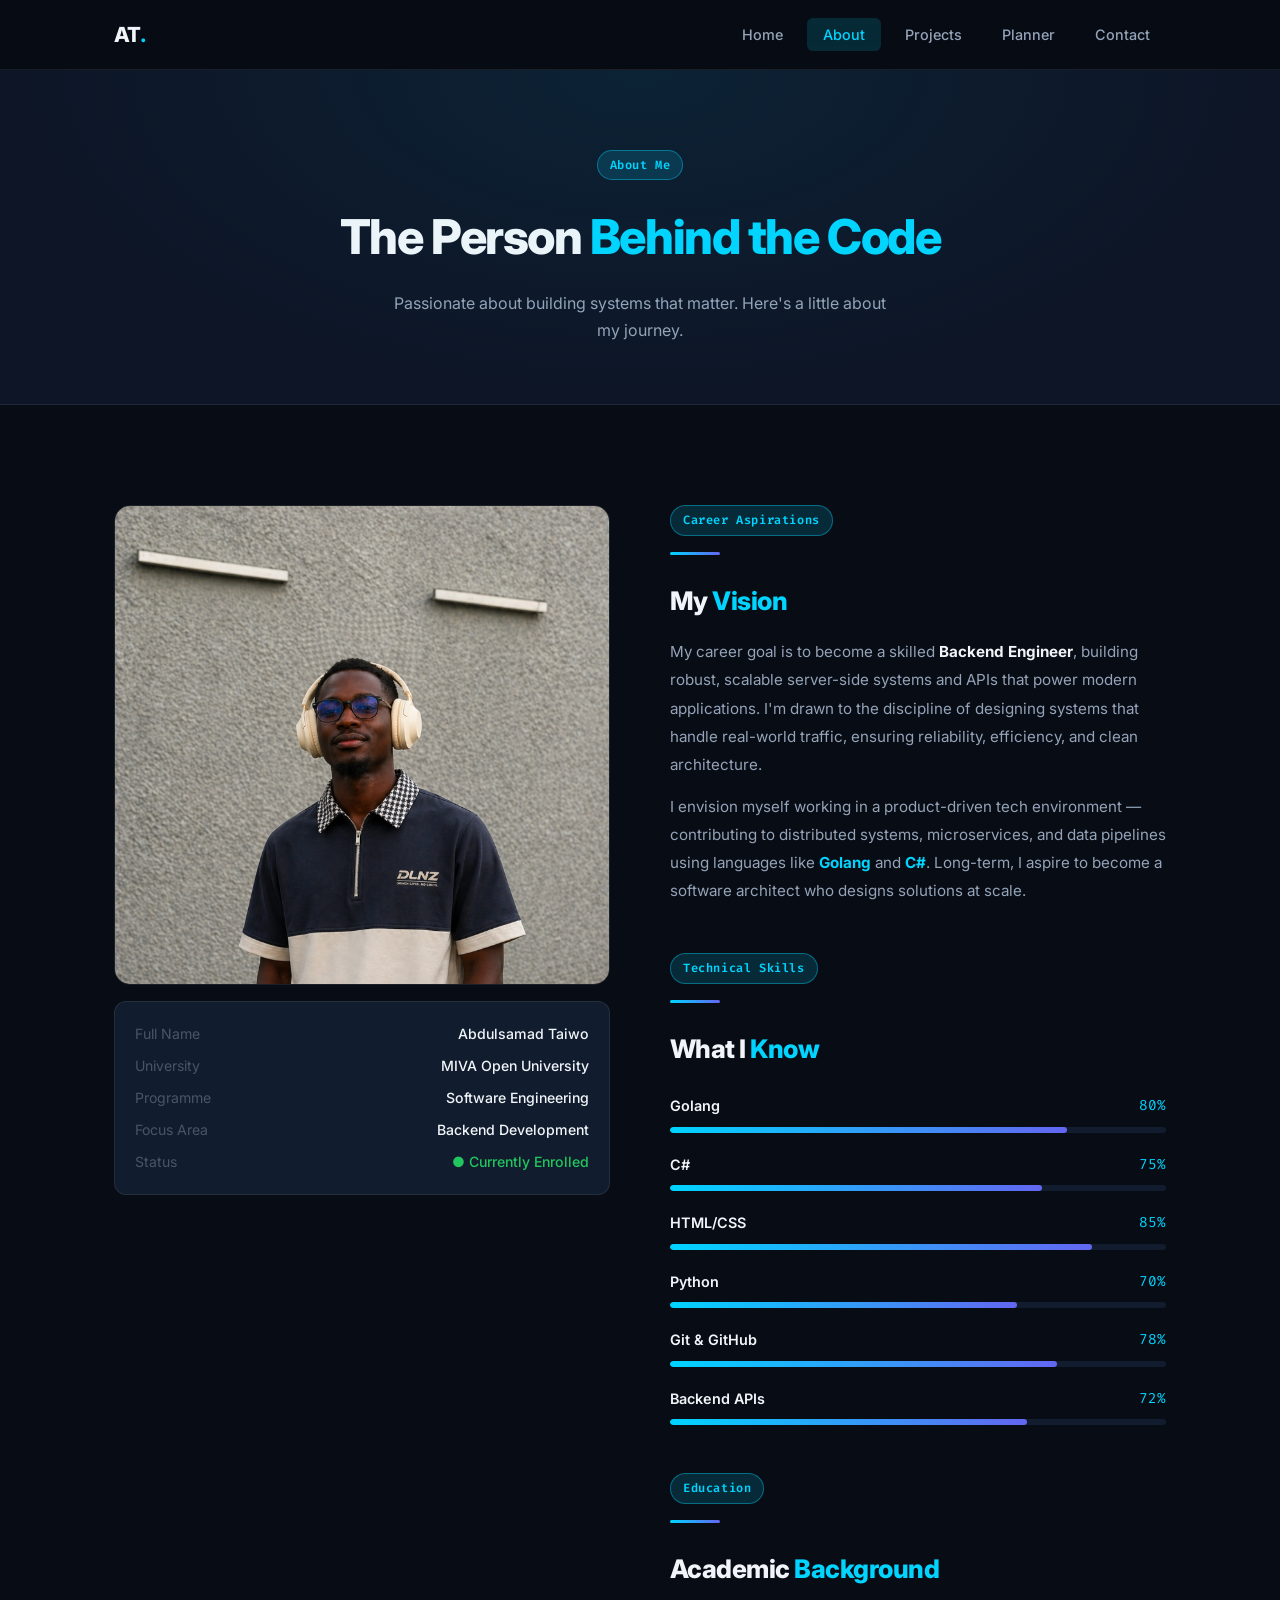
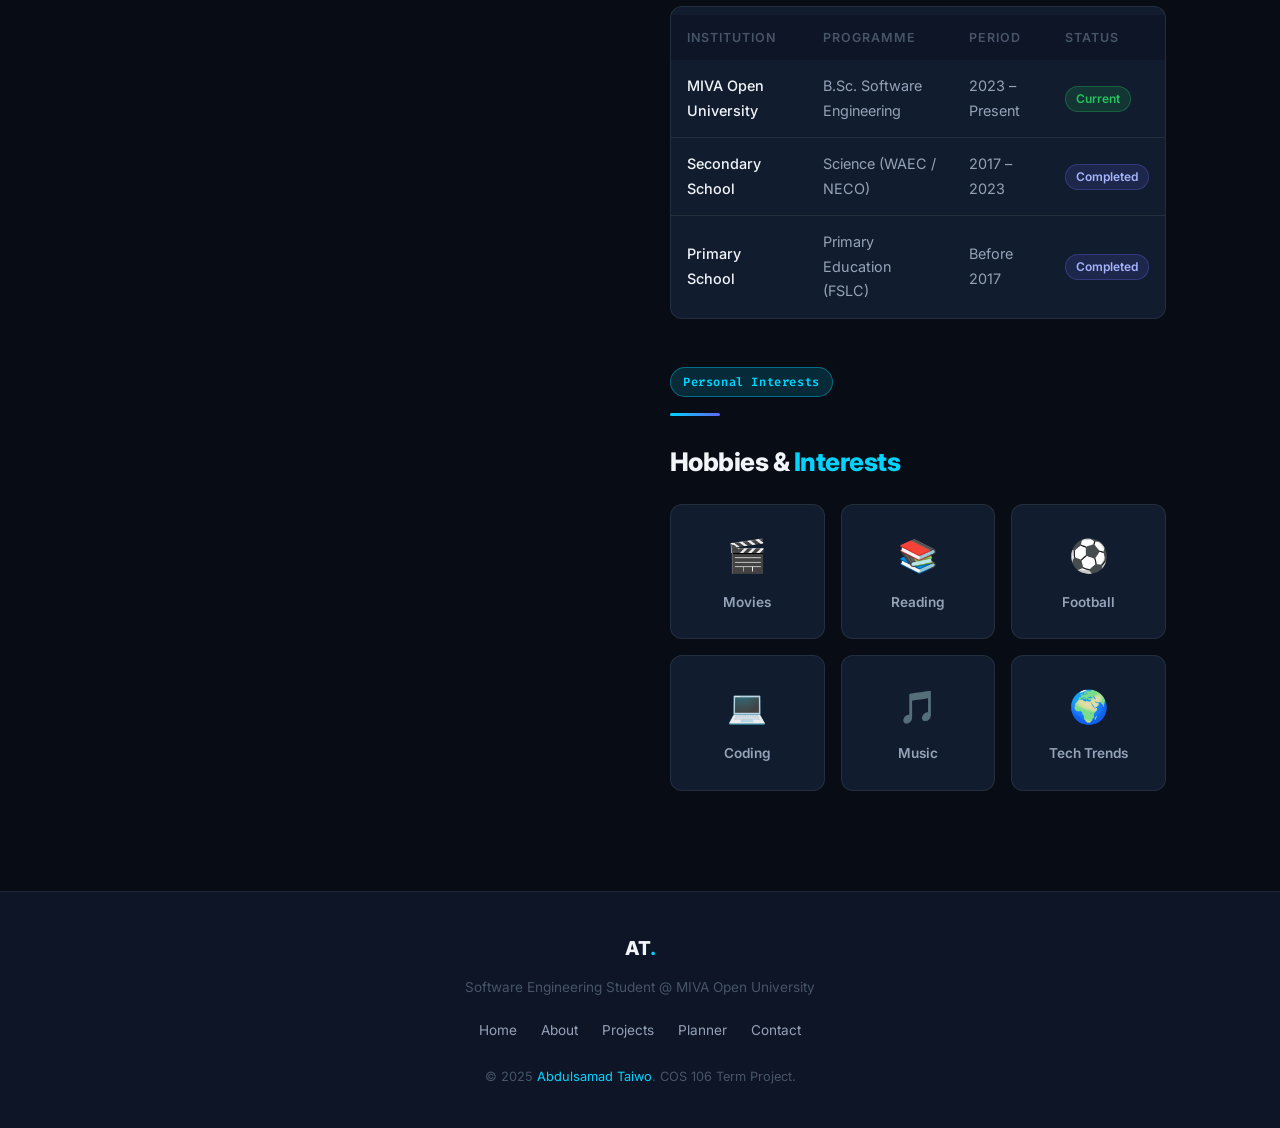
==== about.html @ 7b4a7f57 "Initial commit: COS 106 Term Project - Abdulsamad Taiwo Portfolio Website" ====
<!DOCTYPE html>
<html lang="en">
<head>
  <meta charset="UTF-8" />
  <meta name="viewport" content="width=device-width, initial-scale=1.0" />
  <title>About Me | Abdulsamad Taiwo</title>
  <meta name="description" content="Learn about Abdulsamad Taiwo's educational background, career aspirations, technical skills, and hobbies." />
  <link rel="stylesheet" href="css/style.css" />
</head>
<body>

  <!-- ===== NAVIGATION ===== -->
  <nav class="navbar" id="navbar">
    <div class="nav-container">
      <a href="index.html" class="nav-logo">AT<span>.</span></a>
      <ul class="nav-links" id="navLinks">
        <li><a href="index.html">Home</a></li>
        <li><a href="about.html" class="active">About</a></li>
        <li><a href="projects.html">Projects</a></li>
        <li><a href="planner.html">Planner</a></li>
        <li><a href="contact.html">Contact</a></li>
      </ul>
      <div class="nav-hamburger" id="hamburger" role="button" aria-label="Toggle menu" tabindex="0">
        <span></span><span></span><span></span>
      </div>
    </div>
  </nav>

  <div class="page-content">

    <!-- ===== PAGE HERO ===== -->
    <section class="page-hero">
      <div class="container">
        <span class="tag page-hero-tag">About Me</span>
        <h1>The Person <span style="color:var(--accent)">Behind the Code</span></h1>
        <p>Passionate about building systems that matter. Here's a little about my journey.</p>
      </div>
    </section>

    <!-- ===== MAIN ABOUT CONTENT ===== -->
    <section class="section">
      <div class="container">
        <div class="about-grid">

          <!-- LEFT: Photo + Quick Info -->
          <div class="about-photo-card fade-in-on-scroll">
            <img src="assets/images/profile.jpg" alt="Abdulsamad Taiwo" id="about-photo" />
            <div class="about-photo-overlay">
              <div class="about-info-row">
                <span class="label">Full Name</span>
                <span class="value">Abdulsamad Taiwo</span>
              </div>
              <div class="about-info-row">
                <span class="label">University</span>
                <span class="value">MIVA Open University</span>
              </div>
              <div class="about-info-row">
                <span class="label">Programme</span>
                <span class="value">Software Engineering</span>
              </div>
              <div class="about-info-row">
                <span class="label">Focus Area</span>
                <span class="value">Backend Development</span>
              </div>
              <div class="about-info-row">
                <span class="label">Status</span>
                <span class="value" style="color:var(--success)">● Currently Enrolled</span>
              </div>
            </div>
          </div>

          <!-- RIGHT: Content -->
          <div>

            <!-- Career Aspirations -->
            <div class="fade-in-on-scroll" style="margin-bottom:48px;">
              <div class="tag">Career Aspirations</div>
              <div class="accent-line"></div>
              <h2 class="section-title" style="font-size:1.6rem; margin-bottom:16px;">
                My <span>Vision</span>
              </h2>
              <p style="color:var(--text-secondary); line-height:1.85; margin-bottom:14px; font-size:0.95rem;">
                My career goal is to become a skilled <strong style="color:var(--text-primary)">Backend Engineer</strong>,
                building robust, scalable server-side systems and APIs that power modern applications.
                I'm drawn to the discipline of designing systems that handle real-world traffic, ensuring
                reliability, efficiency, and clean architecture.
              </p>
              <p style="color:var(--text-secondary); line-height:1.85; font-size:0.95rem;">
                I envision myself working in a product-driven tech environment — contributing to
                distributed systems, microservices, and data pipelines using languages like
                <strong style="color:var(--accent)">Golang</strong> and <strong style="color:var(--accent)">C#</strong>.
                Long-term, I aspire to become a software architect who designs solutions at scale.
              </p>
            </div>

            <!-- Technical Skills -->
            <div class="fade-in-on-scroll" style="margin-bottom:48px;">
              <div class="tag">Technical Skills</div>
              <div class="accent-line"></div>
              <h2 class="section-title" style="font-size:1.6rem; margin-bottom:24px;">
                What I <span>Know</span>
              </h2>
              <div class="skills-list" id="skillsContainer">
                <!-- Rendered by JS for animation -->
              </div>
            </div>

            <!-- Education -->
            <div class="fade-in-on-scroll" style="margin-bottom:48px;">
              <div class="tag">Education</div>
              <div class="accent-line"></div>
              <h2 class="section-title" style="font-size:1.6rem; margin-bottom:16px;">
                Academic <span>Background</span>
              </h2>
              <div style="background:var(--bg-card); border:1px solid var(--border); border-radius:12px; overflow:hidden;">
                <table class="edu-table">
                  <thead>
                    <tr>
                      <th>Institution</th>
                      <th>Programme</th>
                      <th>Period</th>
                      <th>Status</th>
                    </tr>
                  </thead>
                  <tbody>
                    <tr>
                      <td>MIVA Open University</td>
                      <td>B.Sc. Software Engineering</td>
                      <td>2023 – Present</td>
                      <td><span class="badge badge-current">Current</span></td>
                    </tr>
                    <tr>
                      <td>Secondary School</td>
                      <td>Science (WAEC / NECO)</td>
                      <td>2017 – 2023</td>
                      <td><span class="badge" style="background:rgba(99,102,241,0.15); color:#a5b4fc; border:1px solid rgba(99,102,241,0.3);">Completed</span></td>
                    </tr>
                    <tr>
                      <td>Primary School</td>
                      <td>Primary Education (FSLC)</td>
                      <td>Before 2017</td>
                      <td><span class="badge" style="background:rgba(99,102,241,0.15); color:#a5b4fc; border:1px solid rgba(99,102,241,0.3);">Completed</span></td>
                    </tr>
                  </tbody>
                </table>
              </div>
            </div>

            <!-- Hobbies -->
            <div class="fade-in-on-scroll">
              <div class="tag">Personal Interests</div>
              <div class="accent-line"></div>
              <h2 class="section-title" style="font-size:1.6rem; margin-bottom:20px;">
                Hobbies &amp; <span>Interests</span>
              </h2>
              <div class="hobbies-grid">
                <div class="hobby-card">
                  <div class="icon">🎬</div>
                  <div class="name">Movies</div>
                </div>
                <div class="hobby-card">
                  <div class="icon">📚</div>
                  <div class="name">Reading</div>
                </div>
                <div class="hobby-card">
                  <div class="icon">⚽</div>
                  <div class="name">Football</div>
                </div>
                <div class="hobby-card">
                  <div class="icon">💻</div>
                  <div class="name">Coding</div>
                </div>
                <div class="hobby-card">
                  <div class="icon">🎵</div>
                  <div class="name">Music</div>
                </div>
                <div class="hobby-card">
                  <div class="icon">🌍</div>
                  <div class="name">Tech Trends</div>
                </div>
              </div>
            </div>

          </div>
        </div>
      </div>
    </section>

  </div>

  <!-- ===== FOOTER ===== -->
  <footer class="footer">
    <div class="container">
      <div class="footer-logo">AT<span>.</span></div>
      <p class="footer-text">Software Engineering Student @ MIVA Open University</p>
      <nav class="footer-nav">
        <a href="index.html">Home</a>
        <a href="about.html">About</a>
        <a href="projects.html">Projects</a>
        <a href="planner.html">Planner</a>
        <a href="contact.html">Contact</a>
      </nav>
      <p class="footer-copy">&copy; 2025 <span>Abdulsamad Taiwo</span>. COS 106 Term Project.</p>
    </div>
  </footer>

  <script src="js/main.js"></script>
  <script>
    // Skills data array – rendered dynamically
    const skills = [
      { name: 'Golang',   pct: 80 },
      { name: 'C#',       pct: 75 },
      { name: 'HTML/CSS', pct: 85 },
      { name: 'Python',   pct: 70 },
      { name: 'Git & GitHub', pct: 78 },
      { name: 'Backend APIs', pct: 72 },
    ];

    function renderSkills() {
      const container = document.getElementById('skillsContainer');
      skills.forEach(function(skill) {
        const item = document.createElement('div');
        item.className = 'skill-item';
        item.innerHTML = `
          <div class="skill-header">
            <span class="name">${skill.name}</span>
            <span class="pct">${skill.pct}%</span>
          </div>
          <div class="skill-bar">
            <div class="skill-fill" data-width="${skill.pct}"></div>
          </div>
        `;
        container.appendChild(item);
      });
      animateBars();
    }

    function animateBars() {
      const observer = new IntersectionObserver(function(entries) {
        entries.forEach(function(entry) {
          if (entry.isIntersecting) {
            const fills = entry.target.querySelectorAll('.skill-fill');
            fills.forEach(function(fill) {
              setTimeout(function() {
                fill.style.width = fill.dataset.width + '%';
              }, 200);
            });
            observer.unobserve(entry.target);
          }
        });
      }, { threshold: 0.3 });

      const container = document.getElementById('skillsContainer');
      if (container) observer.observe(container);
    }

    renderSkills();
  </script>
</body>
</html>
---- css/style.css ----
/* ===================================================
   Abdulsamad Taiwo – Portfolio Website
   External Stylesheet | COS 106 Term Project
   =================================================== */

/* --- Google Fonts Import --- */
@import url('https://fonts.googleapis.com/css2?family=Inter:wght@300;400;500;600;700;800&family=Fira+Code:wght@400;500&display=swap');

/* ===================================================
   CSS CUSTOM PROPERTIES (Design Tokens)
   =================================================== */
:root {
  /* Background Colours */
  --bg-primary:    #080c14;
  --bg-secondary:  #0d1526;
  --bg-card:       #111d2e;
  --bg-card-hover: #162338;
  --bg-input:      #0d1526;

  /* Accent Colours */
  --accent:        #00d4ff;
  --accent-dim:    rgba(0, 212, 255, 0.15);
  --accent-2:      #6366f1;
  --accent-2-dim:  rgba(99, 102, 241, 0.15);
  --success:       #22c55e;
  --danger:        #ef4444;
  --warning:       #f59e0b;

  /* Text Colours */
  --text-primary:   #f1f5f9;
  --text-secondary: #94a3b8;
  --text-muted:     #475569;

  /* Border */
  --border:         rgba(255,255,255,0.08);
  --border-accent:  rgba(0, 212, 255, 0.4);

  /* Typography */
  --font-main:  'Inter', sans-serif;
  --font-code:  'Fira Code', monospace;

  /* Spacing */
  --nav-height: 70px;

  /* Transitions */
  --transition: 0.3s ease;
  --transition-slow: 0.6s ease;

  /* Shadows */
  --shadow-card:   0 4px 24px rgba(0,0,0,0.4);
  --shadow-accent: 0 0 30px rgba(0, 212, 255, 0.2);
  --glow:          0 0 20px rgba(0, 212, 255, 0.5);
}

/* ===================================================
   RESET & BASE
   =================================================== */
*, *::before, *::after { box-sizing: border-box; margin: 0; padding: 0; }

html { scroll-behavior: smooth; font-size: 16px; }

body {
  font-family: var(--font-main);
  background: var(--bg-primary);
  color: var(--text-primary);
  line-height: 1.7;
  overflow-x: hidden;
}

a { text-decoration: none; color: inherit; }
ul { list-style: none; }
img { max-width: 100%; display: block; }
button { font-family: var(--font-main); cursor: pointer; border: none; outline: none; }
input, textarea, select { font-family: var(--font-main); }

/* ===================================================
   SCROLLBAR
   =================================================== */
::-webkit-scrollbar { width: 6px; }
::-webkit-scrollbar-track { background: var(--bg-primary); }
::-webkit-scrollbar-thumb { background: var(--accent); border-radius: 3px; }

/* ===================================================
   UTILITY CLASSES
   =================================================== */
.container {
  max-width: 1100px;
  margin: 0 auto;
  padding: 0 24px;
}

.section {
  padding: 100px 0;
}

.section-title {
  font-size: clamp(1.8rem, 4vw, 2.4rem);
  font-weight: 800;
  margin-bottom: 12px;
  letter-spacing: -0.02em;
}

.section-title span {
  color: var(--accent);
}

.section-subtitle {
  color: var(--text-secondary);
  font-size: 1rem;
  margin-bottom: 56px;
}

.accent-line {
  width: 50px;
  height: 3px;
  background: linear-gradient(90deg, var(--accent), var(--accent-2));
  border-radius: 2px;
  margin: 16px 0 24px 0;
}

.tag {
  display: inline-block;
  padding: 4px 12px;
  background: var(--accent-dim);
  color: var(--accent);
  border: 1px solid var(--border-accent);
  border-radius: 100px;
  font-size: 0.75rem;
  font-weight: 600;
  font-family: var(--font-code);
  letter-spacing: 0.05em;
}

.tag.purple {
  background: var(--accent-2-dim);
  color: #a5b4fc;
  border-color: rgba(99,102,241,0.4);
}

.btn {
  display: inline-flex;
  align-items: center;
  gap: 8px;
  padding: 12px 28px;
  border-radius: 8px;
  font-weight: 600;
  font-size: 0.9rem;
  transition: all var(--transition);
  cursor: pointer;
}

.btn-primary {
  background: linear-gradient(135deg, var(--accent), var(--accent-2));
  color: #fff;
  box-shadow: 0 4px 20px rgba(0,212,255,0.3);
}

.btn-primary:hover {
  transform: translateY(-2px);
  box-shadow: 0 8px 30px rgba(0,212,255,0.45);
}

.btn-outline {
  background: transparent;
  color: var(--accent);
  border: 1px solid var(--border-accent);
}

.btn-outline:hover {
  background: var(--accent-dim);
  transform: translateY(-2px);
}

/* ===================================================
   NAVIGATION
   =================================================== */
.navbar {
  position: fixed;
  top: 0;
  left: 0;
  width: 100%;
  height: var(--nav-height);
  background: rgba(8, 12, 20, 0.85);
  backdrop-filter: blur(20px);
  -webkit-backdrop-filter: blur(20px);
  border-bottom: 1px solid var(--border);
  z-index: 1000;
  transition: all var(--transition);
}

.navbar.scrolled {
  box-shadow: 0 4px 30px rgba(0,0,0,0.5);
}

.nav-container {
  max-width: 1100px;
  margin: 0 auto;
  padding: 0 24px;
  height: 100%;
  display: flex;
  align-items: center;
  justify-content: space-between;
}

.nav-logo {
  font-size: 1.3rem;
  font-weight: 800;
  letter-spacing: -0.03em;
  color: var(--text-primary);
}

.nav-logo span {
  color: var(--accent);
}

.nav-links {
  display: flex;
  align-items: center;
  gap: 8px;
}

.nav-links a {
  padding: 8px 16px;
  border-radius: 6px;
  font-size: 0.9rem;
  font-weight: 500;
  color: var(--text-secondary);
  transition: all var(--transition);
  position: relative;
}

.nav-links a:hover,
.nav-links a.active {
  color: var(--accent);
  background: var(--accent-dim);
}

.nav-hamburger {
  display: none;
  flex-direction: column;
  gap: 5px;
  cursor: pointer;
  padding: 8px;
  border-radius: 6px;
  transition: background var(--transition);
}

.nav-hamburger:hover { background: var(--accent-dim); }

.nav-hamburger span {
  display: block;
  width: 22px;
  height: 2px;
  background: var(--text-primary);
  border-radius: 2px;
  transition: all var(--transition);
}

.nav-hamburger.open span:nth-child(1) { transform: translateY(7px) rotate(45deg); }
.nav-hamburger.open span:nth-child(2) { opacity: 0; }
.nav-hamburger.open span:nth-child(3) { transform: translateY(-7px) rotate(-45deg); }

/* ===================================================
   PAGE WRAPPER
   =================================================== */
.page-content {
  margin-top: var(--nav-height);
}

/* ===================================================
   HERO SECTION (Homepage)
   =================================================== */
.hero {
  min-height: calc(100vh - var(--nav-height));
  display: flex;
  align-items: center;
  position: relative;
  overflow: hidden;
}

.hero::before {
  content: '';
  position: absolute;
  top: -200px;
  right: -200px;
  width: 600px;
  height: 600px;
  background: radial-gradient(circle, rgba(0,212,255,0.08) 0%, transparent 70%);
  pointer-events: none;
}

.hero::after {
  content: '';
  position: absolute;
  bottom: -200px;
  left: -100px;
  width: 500px;
  height: 500px;
  background: radial-gradient(circle, rgba(99,102,241,0.07) 0%, transparent 70%);
  pointer-events: none;
}

.hero-grid {
  display: grid;
  grid-template-columns: 1fr 1fr;
  gap: 60px;
  align-items: center;
  width: 100%;
}

.hero-content { animation: fadeInLeft 0.8s ease forwards; }

.hero-eyebrow {
  display: inline-flex;
  align-items: center;
  gap: 8px;
  margin-bottom: 20px;
  font-size: 0.85rem;
  color: var(--accent);
  font-family: var(--font-code);
}

.hero-eyebrow::before {
  content: '';
  display: block;
  width: 30px;
  height: 1px;
  background: var(--accent);
}

.hero-name {
  font-size: clamp(2.4rem, 5vw, 3.6rem);
  font-weight: 800;
  line-height: 1.1;
  letter-spacing: -0.03em;
  margin-bottom: 12px;
}

.hero-name .highlight {
  background: linear-gradient(135deg, var(--accent), var(--accent-2));
  -webkit-background-clip: text;
  -webkit-text-fill-color: transparent;
  background-clip: text;
}

.hero-role {
  font-size: 1.2rem;
  color: var(--text-secondary);
  margin-bottom: 24px;
  font-weight: 400;
}

.hero-bio {
  color: var(--text-secondary);
  font-size: 0.97rem;
  max-width: 460px;
  margin-bottom: 36px;
  line-height: 1.8;
}

.hero-actions {
  display: flex;
  gap: 16px;
  flex-wrap: wrap;
}

.hero-image-wrapper {
  display: flex;
  justify-content: center;
  animation: fadeInRight 0.8s ease forwards;
}

.hero-photo-ring {
  position: relative;
  width: 320px;
  height: 320px;
}

.hero-photo-ring::before {
  content: '';
  position: absolute;
  inset: -4px;
  border-radius: 50%;
  background: linear-gradient(135deg, var(--accent), var(--accent-2), transparent, var(--accent));
  animation: spin 6s linear infinite;
  z-index: 0;
}

.hero-photo-ring img {
  width: 312px;
  height: 312px;
  border-radius: 50%;
  object-fit: cover;
  object-position: top center;
  position: relative;
  z-index: 1;
  border: 4px solid var(--bg-primary);
}

.hero-photo-ring .ring-inner {
  position: absolute;
  inset: 8px;
  border-radius: 50%;
  border: 1px solid rgba(0,212,255,0.2);
  z-index: 2;
  pointer-events: none;
}

.hero-stats {
  display: flex;
  gap: 32px;
  margin-top: 48px;
  padding-top: 32px;
  border-top: 1px solid var(--border);
}

.hero-stat-num {
  font-size: 1.8rem;
  font-weight: 800;
  color: var(--accent);
  display: block;
  line-height: 1;
  margin-bottom: 4px;
}

.hero-stat-label {
  font-size: 0.8rem;
  color: var(--text-muted);
  text-transform: uppercase;
  letter-spacing: 0.1em;
}

/* ===================================================
   SKILL BADGES (Homepage)
   =================================================== */
.skills-preview {
  padding: 80px 0;
  background: var(--bg-secondary);
  border-top: 1px solid var(--border);
  border-bottom: 1px solid var(--border);
}

.skills-scroll {
  display: flex;
  gap: 16px;
  flex-wrap: wrap;
  justify-content: center;
}

.skill-badge {
  display: flex;
  align-items: center;
  gap: 10px;
  padding: 12px 20px;
  background: var(--bg-card);
  border: 1px solid var(--border);
  border-radius: 10px;
  font-size: 0.9rem;
  font-weight: 600;
  transition: all var(--transition);
  color: var(--text-secondary);
}

.skill-badge:hover {
  border-color: var(--border-accent);
  color: var(--accent);
  background: var(--accent-dim);
  transform: translateY(-3px);
  box-shadow: var(--shadow-accent);
}

.skill-badge .icon {
  font-size: 1.3rem;
}

/* ===================================================
   PAGE HERO (inner pages)
   =================================================== */
.page-hero {
  padding: 80px 0 60px;
  background: var(--bg-secondary);
  border-bottom: 1px solid var(--border);
  text-align: center;
  position: relative;
  overflow: hidden;
}

.page-hero::before {
  content: '';
  position: absolute;
  top: 0; left: 0; right: 0; bottom: 0;
  background: radial-gradient(ellipse at 50% 0%, rgba(0,212,255,0.07) 0%, transparent 70%);
  pointer-events: none;
}

.page-hero-tag {
  display: inline-block;
  margin-bottom: 16px;
}

.page-hero h1 {
  font-size: clamp(2rem, 4vw, 3rem);
  font-weight: 800;
  letter-spacing: -0.03em;
}

.page-hero p {
  color: var(--text-secondary);
  margin-top: 12px;
  font-size: 1rem;
  max-width: 500px;
  margin-left: auto;
  margin-right: auto;
}

/* ===================================================
   ABOUT PAGE
   =================================================== */
.about-grid {
  display: grid;
  grid-template-columns: 1fr 1fr;
  gap: 60px;
  align-items: start;
}

.about-photo-card {
  position: sticky;
  top: 100px;
}

.about-photo-card img {
  width: 100%;
  border-radius: 16px;
  object-fit: cover;
  object-position: top center;
  max-height: 480px;
  border: 1px solid var(--border);
}

.about-photo-overlay {
  margin-top: 16px;
  padding: 20px;
  background: var(--bg-card);
  border: 1px solid var(--border);
  border-radius: 12px;
  display: flex;
  flex-direction: column;
  gap: 8px;
}

.about-info-row {
  display: flex;
  justify-content: space-between;
  font-size: 0.88rem;
}

.about-info-row .label { color: var(--text-muted); }
.about-info-row .value { color: var(--text-primary); font-weight: 500; }

/* Skills Progress Bars */
.skills-list { display: flex; flex-direction: column; gap: 20px; }

.skill-item {}

.skill-header {
  display: flex;
  justify-content: space-between;
  margin-bottom: 8px;
  font-size: 0.9rem;
}

.skill-header .name { font-weight: 600; }
.skill-header .pct { color: var(--accent); font-family: var(--font-code); }

.skill-bar {
  height: 6px;
  background: var(--bg-card);
  border-radius: 100px;
  overflow: hidden;
}

.skill-fill {
  height: 100%;
  background: linear-gradient(90deg, var(--accent), var(--accent-2));
  border-radius: 100px;
  width: 0;
  transition: width 1.2s cubic-bezier(0.4, 0, 0.2, 1);
}

/* Education Table */
.edu-table {
  width: 100%;
  border-collapse: collapse;
  margin-top: 8px;
  font-size: 0.9rem;
}

.edu-table th {
  text-align: left;
  padding: 12px 16px;
  background: var(--bg-secondary);
  color: var(--text-muted);
  font-size: 0.78rem;
  text-transform: uppercase;
  letter-spacing: 0.08em;
  font-weight: 600;
}

.edu-table td {
  padding: 14px 16px;
  border-bottom: 1px solid var(--border);
  color: var(--text-secondary);
}

.edu-table tr:last-child td { border-bottom: none; }

.edu-table td:first-child { color: var(--text-primary); font-weight: 500; }

.edu-table td .badge {
  display: inline-block;
  padding: 2px 10px;
  border-radius: 100px;
  font-size: 0.75rem;
  font-weight: 600;
}

.badge-current {
  background: rgba(34,197,94,0.15);
  color: var(--success);
  border: 1px solid rgba(34,197,94,0.3);
}

/* Hobbies Grid */
.hobbies-grid {
  display: grid;
  grid-template-columns: repeat(3, 1fr);
  gap: 16px;
  margin-top: 8px;
}

.hobby-card {
  background: var(--bg-card);
  border: 1px solid var(--border);
  border-radius: 12px;
  padding: 24px 16px;
  text-align: center;
  transition: all var(--transition);
}

.hobby-card:hover {
  border-color: var(--border-accent);
  background: var(--accent-dim);
  transform: translateY(-4px);
}

.hobby-card .icon { font-size: 2rem; margin-bottom: 8px; }
.hobby-card .name { font-size: 0.85rem; font-weight: 600; color: var(--text-secondary); }

/* ===================================================
   PROJECTS PAGE
   =================================================== */
.projects-grid {
  display: grid;
  grid-template-columns: repeat(auto-fit, minmax(320px, 1fr));
  gap: 28px;
}

.project-card {
  background: var(--bg-card);
  border: 1px solid var(--border);
  border-radius: 16px;
  overflow: hidden;
  transition: all var(--transition);
  display: flex;
  flex-direction: column;
}

.project-card:hover {
  border-color: var(--border-accent);
  transform: translateY(-6px);
  box-shadow: var(--shadow-accent);
}

.project-img {
  width: 100%;
  height: 200px;
  object-fit: cover;
  transition: transform var(--transition-slow);
}

.project-card:hover .project-img { transform: scale(1.04); }

.project-body {
  padding: 24px;
  flex: 1;
  display: flex;
  flex-direction: column;
}

.project-tags { display: flex; gap: 8px; flex-wrap: wrap; margin-bottom: 14px; }

.project-title {
  font-size: 1.1rem;
  font-weight: 700;
  margin-bottom: 10px;
  letter-spacing: -0.01em;
}

.project-desc {
  color: var(--text-secondary);
  font-size: 0.88rem;
  line-height: 1.7;
  flex: 1;
  margin-bottom: 20px;
}

.project-links {
  display: flex;
  gap: 12px;
  margin-top: auto;
}

.project-link {
  display: inline-flex;
  align-items: center;
  gap: 6px;
  font-size: 0.82rem;
  font-weight: 600;
  color: var(--accent);
  transition: color var(--transition);
  padding: 6px 0;
}

.project-link:hover { color: #fff; }
.project-link svg { width: 14px; height: 14px; }

/* ===================================================
   PLANNER PAGE
   =================================================== */
.planner-layout {
  display: grid;
  grid-template-columns: 380px 1fr;
  gap: 32px;
  align-items: start;
}

.planner-form-card,
.planner-list-card {
  background: var(--bg-card);
  border: 1px solid var(--border);
  border-radius: 16px;
  padding: 28px;
}

.planner-form-card { position: sticky; top: 96px; }

.card-title {
  font-size: 1rem;
  font-weight: 700;
  margin-bottom: 20px;
  display: flex;
  align-items: center;
  gap: 8px;
}

.card-title .dot {
  width: 8px; height: 8px;
  border-radius: 50%;
  background: var(--accent);
  box-shadow: 0 0 8px var(--accent);
}

/* Form Elements */
.form-group { margin-bottom: 16px; }

.form-group label {
  display: block;
  font-size: 0.82rem;
  font-weight: 600;
  color: var(--text-secondary);
  margin-bottom: 6px;
  text-transform: uppercase;
  letter-spacing: 0.06em;
}

.form-group input,
.form-group select,
.form-group textarea {
  width: 100%;
  padding: 12px 14px;
  background: var(--bg-input);
  border: 1px solid var(--border);
  border-radius: 8px;
  color: var(--text-primary);
  font-size: 0.9rem;
  transition: border-color var(--transition), box-shadow var(--transition);
  outline: none;
}

.form-group input:focus,
.form-group select:focus,
.form-group textarea:focus {
  border-color: var(--accent);
  box-shadow: 0 0 0 3px rgba(0,212,255,0.1);
}

.form-group select { appearance: none; cursor: pointer; }

.form-group textarea { resize: vertical; min-height: 80px; }

.form-error {
  color: var(--danger);
  font-size: 0.78rem;
  margin-top: 4px;
  display: none;
}

.form-error.visible { display: block; }

.btn-add-task {
  width: 100%;
  padding: 13px;
  background: linear-gradient(135deg, var(--accent), var(--accent-2));
  color: #fff;
  font-weight: 700;
  font-size: 0.9rem;
  border-radius: 8px;
  transition: all var(--transition);
  display: flex;
  align-items: center;
  justify-content: center;
  gap: 8px;
}

.btn-add-task:hover {
  transform: translateY(-2px);
  box-shadow: 0 8px 24px rgba(0,212,255,0.3);
}

/* Task Filters */
.task-filters {
  display: flex;
  gap: 8px;
  margin-bottom: 20px;
  flex-wrap: wrap;
}

.filter-btn {
  padding: 7px 18px;
  border-radius: 100px;
  font-size: 0.82rem;
  font-weight: 600;
  background: transparent;
  color: var(--text-secondary);
  border: 1px solid var(--border);
  cursor: pointer;
  transition: all var(--transition);
}

.filter-btn:hover,
.filter-btn.active {
  background: var(--accent-dim);
  color: var(--accent);
  border-color: var(--border-accent);
}

/* Task Items */
.task-list { display: flex; flex-direction: column; gap: 12px; }

.task-item {
  background: var(--bg-secondary);
  border: 1px solid var(--border);
  border-radius: 12px;
  padding: 16px 18px;
  display: flex;
  align-items: flex-start;
  gap: 14px;
  transition: all var(--transition);
  animation: slideInUp 0.3s ease forwards;
}

.task-item.completed {
  opacity: 0.6;
  border-color: var(--border);
}

.task-item.completed .task-title {
  text-decoration: line-through;
  color: var(--text-muted);
}

.task-checkbox {
  width: 20px;
  height: 20px;
  border-radius: 6px;
  border: 2px solid var(--border-accent);
  background: transparent;
  cursor: pointer;
  flex-shrink: 0;
  display: flex;
  align-items: center;
  justify-content: center;
  transition: all var(--transition);
  margin-top: 2px;
}

.task-checkbox.checked {
  background: var(--success);
  border-color: var(--success);
}

.task-checkbox.checked::after {
  content: '✓';
  color: #fff;
  font-size: 0.75rem;
  font-weight: 700;
}

.task-body { flex: 1; min-width: 0; }

.task-title {
  font-weight: 600;
  font-size: 0.92rem;
  margin-bottom: 4px;
}

.task-meta {
  display: flex;
  gap: 10px;
  align-items: center;
  flex-wrap: wrap;
}

.task-due {
  font-size: 0.78rem;
  color: var(--text-muted);
  display: flex;
  align-items: center;
  gap: 4px;
}

.priority-badge {
  font-size: 0.72rem;
  font-weight: 700;
  padding: 2px 8px;
  border-radius: 100px;
  text-transform: uppercase;
  letter-spacing: 0.06em;
}

.priority-high   { background: rgba(239,68,68,0.15); color: #f87171; border: 1px solid rgba(239,68,68,0.3); }
.priority-medium { background: rgba(245,158,11,0.15); color: #fbbf24; border: 1px solid rgba(245,158,11,0.3); }
.priority-low    { background: rgba(34,197,94,0.15);  color: #4ade80; border: 1px solid rgba(34,197,94,0.3); }

.task-delete {
  background: none;
  border: none;
  color: var(--text-muted);
  cursor: pointer;
  padding: 4px;
  border-radius: 6px;
  transition: all var(--transition);
  flex-shrink: 0;
  display: flex;
  align-items: center;
}

.task-delete:hover { color: var(--danger); background: rgba(239,68,68,0.1); }

.task-empty {
  text-align: center;
  padding: 60px 20px;
  color: var(--text-muted);
}

.task-empty .icon { font-size: 2.5rem; margin-bottom: 12px; }
.task-empty p { font-size: 0.9rem; }

.planner-stats {
  display: grid;
  grid-template-columns: repeat(3,1fr);
  gap: 12px;
  margin-bottom: 24px;
}

.stat-mini {
  background: var(--bg-secondary);
  border: 1px solid var(--border);
  border-radius: 10px;
  padding: 14px;
  text-align: center;
}

.stat-mini-num {
  font-size: 1.5rem;
  font-weight: 800;
  color: var(--accent);
  display: block;
  line-height: 1;
}

.stat-mini-label {
  font-size: 0.72rem;
  color: var(--text-muted);
  text-transform: uppercase;
  letter-spacing: 0.08em;
  margin-top: 4px;
}

/* ===================================================
   CONTACT PAGE
   =================================================== */
.contact-layout {
  display: grid;
  grid-template-columns: 1fr 1.4fr;
  gap: 48px;
  align-items: start;
}

.contact-info { display: flex; flex-direction: column; gap: 16px; }

.contact-card {
  background: var(--bg-card);
  border: 1px solid var(--border);
  border-radius: 14px;
  padding: 24px;
  transition: border-color var(--transition);
}

.contact-card:hover { border-color: var(--border-accent); }

.contact-card-icon {
  font-size: 1.5rem;
  margin-bottom: 10px;
}

.contact-card h4 {
  font-size: 0.85rem;
  color: var(--text-muted);
  text-transform: uppercase;
  letter-spacing: 0.08em;
  margin-bottom: 4px;
}

.contact-card p {
  color: var(--text-primary);
  font-size: 0.92rem;
  font-weight: 500;
}

.contact-form-card {
  background: var(--bg-card);
  border: 1px solid var(--border);
  border-radius: 16px;
  padding: 36px;
}

.contact-form-card h3 {
  font-size: 1.3rem;
  font-weight: 700;
  margin-bottom: 24px;
}

.form-row {
  display: grid;
  grid-template-columns: 1fr 1fr;
  gap: 16px;
}

.submit-btn {
  width: 100%;
  padding: 14px;
  background: linear-gradient(135deg, var(--accent), var(--accent-2));
  color: #fff;
  font-weight: 700;
  font-size: 0.95rem;
  border-radius: 8px;
  cursor: pointer;
  border: none;
  transition: all var(--transition);
  display: flex;
  align-items: center;
  justify-content: center;
  gap: 8px;
  margin-top: 8px;
}

.submit-btn:hover {
  transform: translateY(-2px);
  box-shadow: 0 8px 28px rgba(0,212,255,0.3);
}

.form-success {
  display: none;
  text-align: center;
  padding: 40px 20px;
}

.form-success .icon { font-size: 3rem; margin-bottom: 12px; }

.form-success h4 {
  font-size: 1.2rem;
  font-weight: 700;
  margin-bottom: 8px;
}

.form-success p { color: var(--text-secondary); font-size: 0.9rem; }

/* Social Links */
.social-links {
  display: flex;
  gap: 12px;
  margin-top: 8px;
}

.social-link {
  width: 44px;
  height: 44px;
  border-radius: 10px;
  background: var(--bg-card);
  border: 1px solid var(--border);
  display: flex;
  align-items: center;
  justify-content: center;
  color: var(--text-secondary);
  font-size: 1.1rem;
  transition: all var(--transition);
  text-decoration: none;
}

.social-link:hover {
  background: var(--accent-dim);
  border-color: var(--border-accent);
  color: var(--accent);
  transform: translateY(-3px);
}

/* ===================================================
   FOOTER
   =================================================== */
.footer {
  background: var(--bg-secondary);
  border-top: 1px solid var(--border);
  padding: 40px 0;
  text-align: center;
}

.footer-logo {
  font-size: 1.2rem;
  font-weight: 800;
  margin-bottom: 12px;
}

.footer-logo span { color: var(--accent); }

.footer-text {
  color: var(--text-muted);
  font-size: 0.85rem;
  margin-bottom: 20px;
}

.footer-nav {
  display: flex;
  justify-content: center;
  gap: 24px;
  margin-bottom: 24px;
}

.footer-nav a {
  color: var(--text-secondary);
  font-size: 0.85rem;
  transition: color var(--transition);
}

.footer-nav a:hover { color: var(--accent); }

.footer-copy {
  color: var(--text-muted);
  font-size: 0.8rem;
}

.footer-copy span { color: var(--accent); }

/* ===================================================
   ANIMATIONS & KEYFRAMES
   =================================================== */
@keyframes fadeInLeft {
  from { opacity: 0; transform: translateX(-40px); }
  to   { opacity: 1; transform: translateX(0); }
}

@keyframes fadeInRight {
  from { opacity: 0; transform: translateX(40px); }
  to   { opacity: 1; transform: translateX(0); }
}

@keyframes fadeInUp {
  from { opacity: 0; transform: translateY(30px); }
  to   { opacity: 1; transform: translateY(0); }
}

@keyframes slideInUp {
  from { opacity: 0; transform: translateY(20px); }
  to   { opacity: 1; transform: translateY(0); }
}

@keyframes spin {
  from { transform: rotate(0deg); }
  to   { transform: rotate(360deg); }
}

@keyframes float {
  0%, 100% { transform: translateY(0); }
  50%       { transform: translateY(-10px); }
}

@keyframes pulse-glow {
  0%, 100% { box-shadow: 0 0 0 0 rgba(0,212,255,0.4); }
  50%       { box-shadow: 0 0 0 12px rgba(0,212,255,0); }
}

@keyframes blink {
  0%, 100% { opacity: 1; }
  50%       { opacity: 0; }
}

.animate-float { animation: float 4s ease-in-out infinite; }
.animate-fade-up { animation: fadeInUp 0.7s ease forwards; }

.fade-in-on-scroll {
  opacity: 0;
  transform: translateY(30px);
  transition: opacity 0.6s ease, transform 0.6s ease;
}

.fade-in-on-scroll.visible {
  opacity: 1;
  transform: translateY(0);
}

/* Cursor blink for typewriter */
.cursor {
  display: inline-block;
  width: 2px;
  height: 1em;
  background: var(--accent);
  margin-left: 2px;
  vertical-align: text-bottom;
  animation: blink 1s step-end infinite;
}

/* ===================================================
   RESPONSIVE DESIGN
   =================================================== */

/* Tablet (max 900px) */
@media (max-width: 900px) {
  .hero-grid {
    grid-template-columns: 1fr;
    text-align: center;
    gap: 48px;
  }

  .hero-image-wrapper { order: -1; }

  .hero-bio { margin: 0 auto 36px; }

  .hero-actions { justify-content: center; }

  .hero-stats { justify-content: center; }

  .about-grid { grid-template-columns: 1fr; }

  .about-photo-card { position: static; }

  .contact-layout { grid-template-columns: 1fr; }

  .planner-layout { grid-template-columns: 1fr; }

  .planner-form-card { position: static; }

  .form-row { grid-template-columns: 1fr; }
}

/* Mobile (max 640px) */
@media (max-width: 640px) {
  .section { padding: 70px 0; }

  .nav-links {
    display: none;
    position: fixed;
    top: var(--nav-height);
    left: 0;
    right: 0;
    background: rgba(8,12,20,0.97);
    backdrop-filter: blur(20px);
    flex-direction: column;
    padding: 24px;
    border-bottom: 1px solid var(--border);
    gap: 4px;
  }

  .nav-links.open { display: flex; }

  .nav-links a {
    width: 100%;
    padding: 12px 16px;
    font-size: 1rem;
  }

  .nav-hamburger { display: flex; }

  .hero-photo-ring { width: 240px; height: 240px; }
  .hero-photo-ring img { width: 232px; height: 232px; }

  .hero-stats { gap: 20px; }

  .hobbies-grid { grid-template-columns: repeat(3,1fr); }

  .projects-grid { grid-template-columns: 1fr; }

  .planner-stats { grid-template-columns: repeat(3,1fr); }
}

@media (max-width: 400px) {
  .hobbies-grid { grid-template-columns: 1fr 1fr; }
}
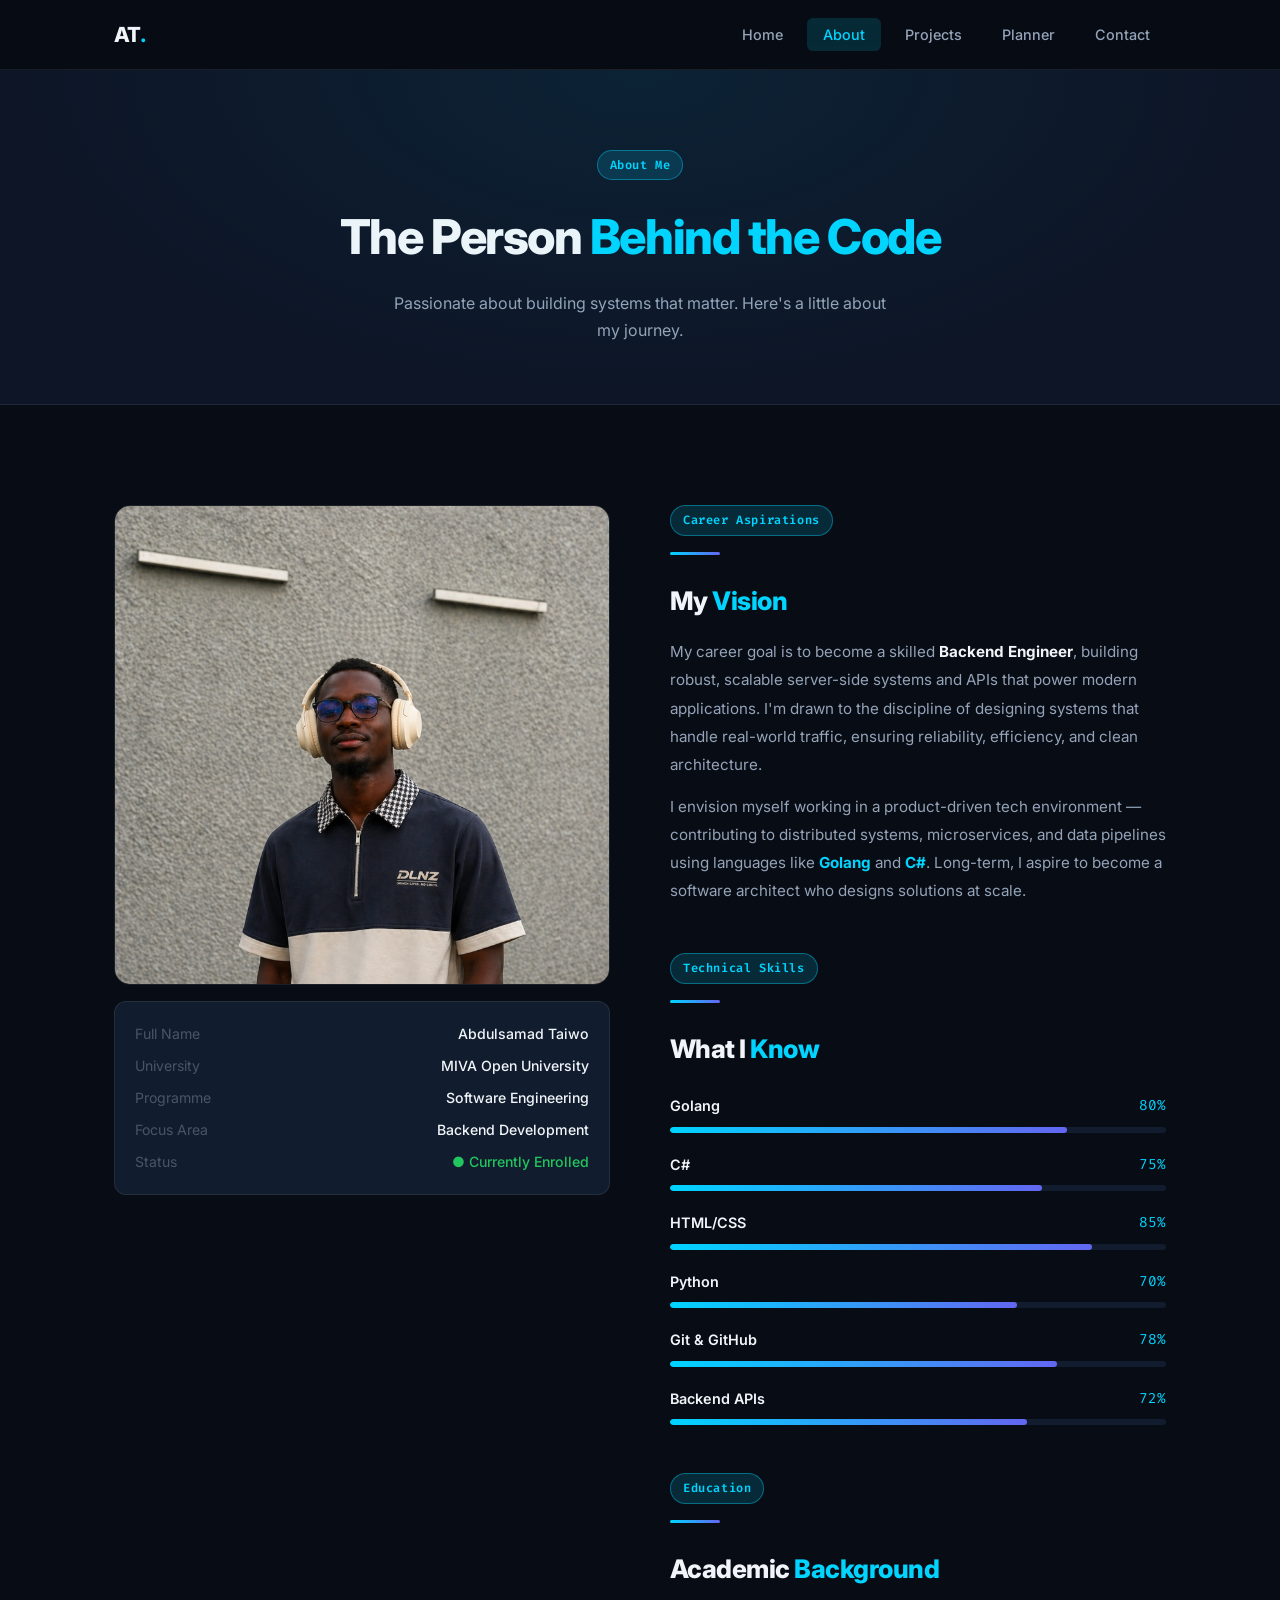
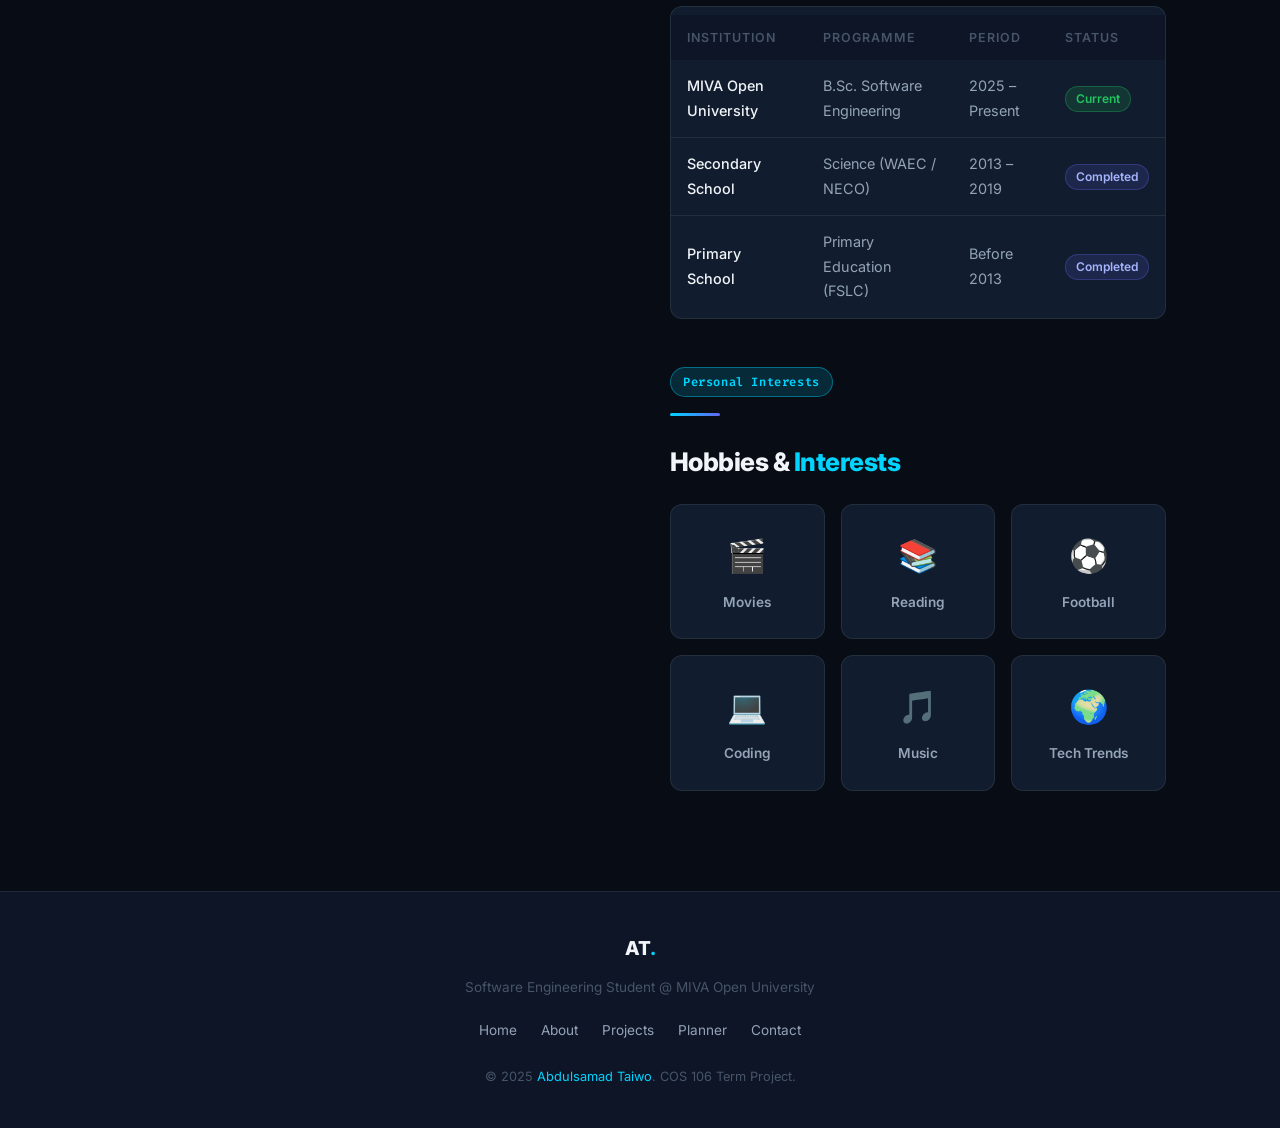
==== commit 1616a986: "Update education dates in about page" ====
--- a/about.html
+++ b/about.html
@@ -126,19 +126,19 @@
                     <tr>
                       <td>MIVA Open University</td>
                       <td>B.Sc. Software Engineering</td>
-                      <td>2023 – Present</td>
+                      <td>2025 – Present</td>
                       <td><span class="badge badge-current">Current</span></td>
                     </tr>
                     <tr>
                       <td>Secondary School</td>
                       <td>Science (WAEC / NECO)</td>
-                      <td>2017 – 2023</td>
+                      <td>2013 – 2019</td>
                       <td><span class="badge" style="background:rgba(99,102,241,0.15); color:#a5b4fc; border:1px solid rgba(99,102,241,0.3);">Completed</span></td>
                     </tr>
                     <tr>
                       <td>Primary School</td>
                       <td>Primary Education (FSLC)</td>
-                      <td>Before 2017</td>
+                      <td>Before 2013</td>
                       <td><span class="badge" style="background:rgba(99,102,241,0.15); color:#a5b4fc; border:1px solid rgba(99,102,241,0.3);">Completed</span></td>
                     </tr>
                   </tbody>
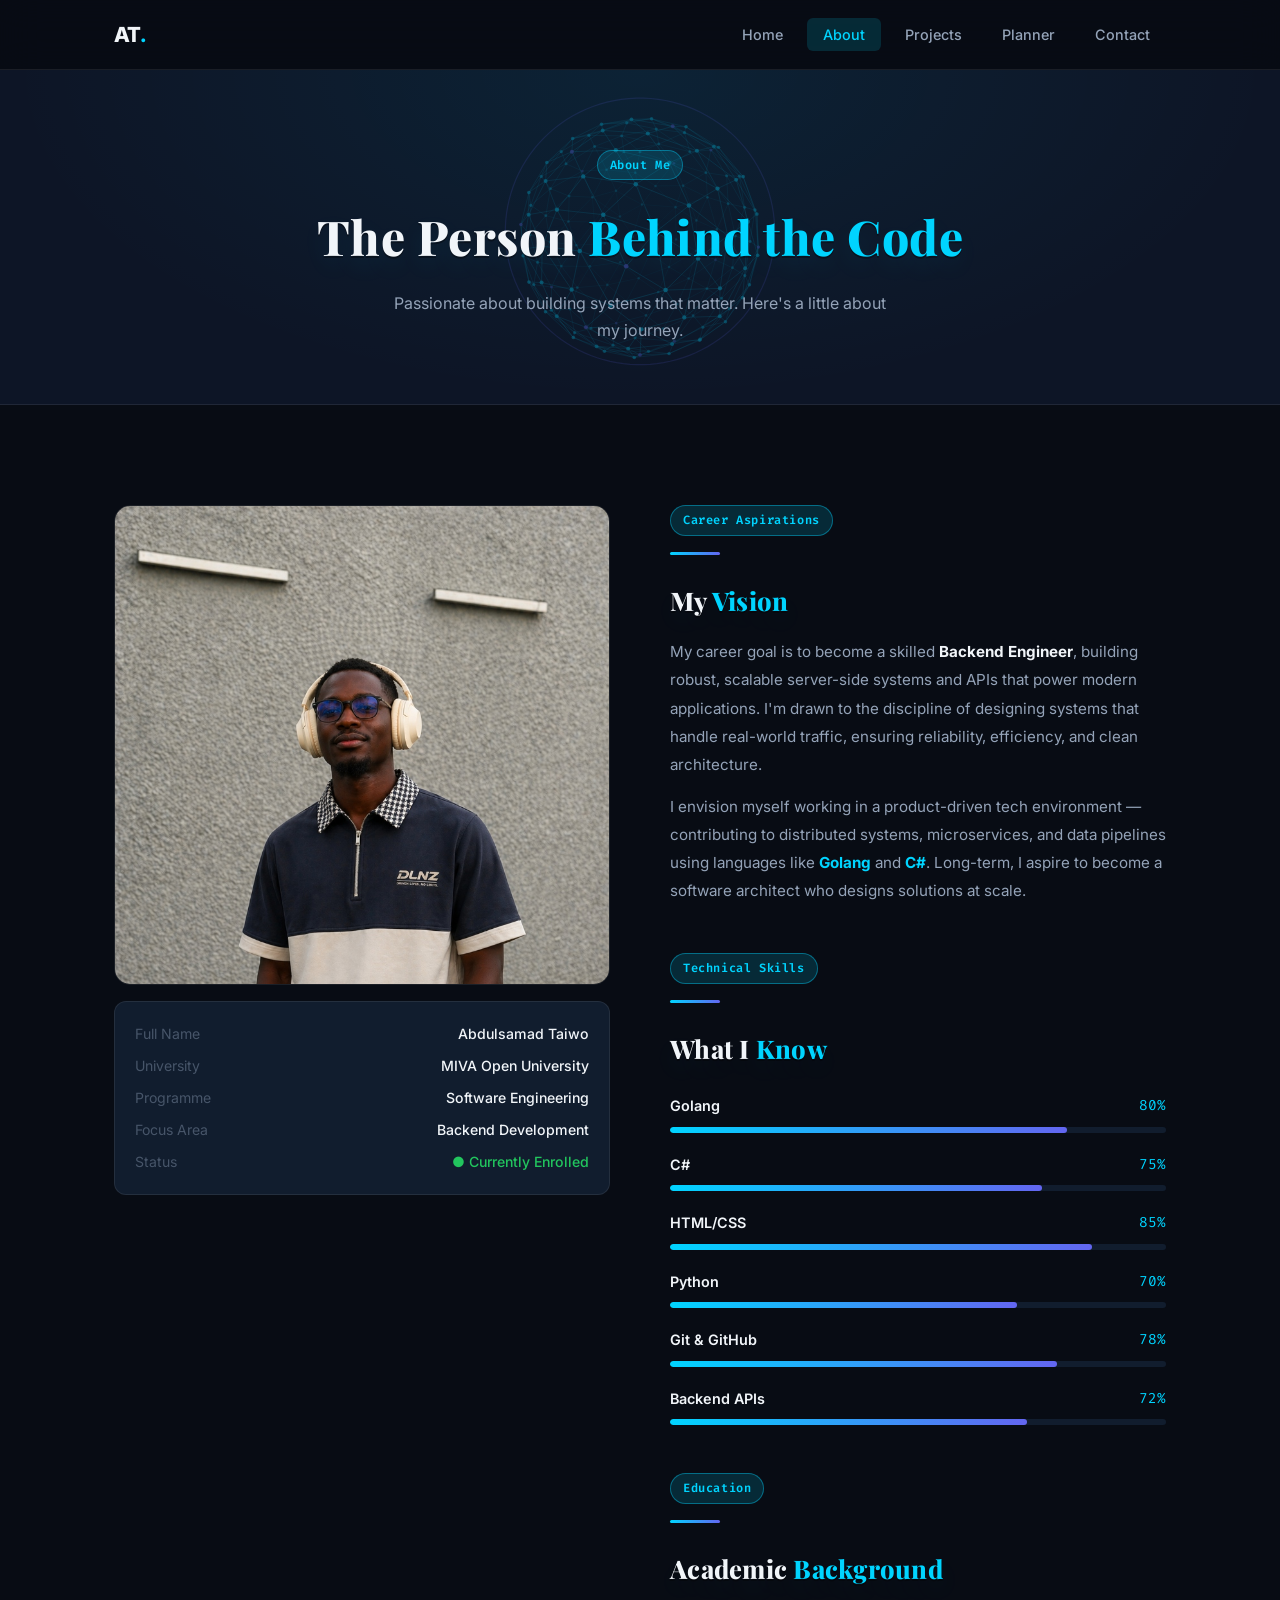
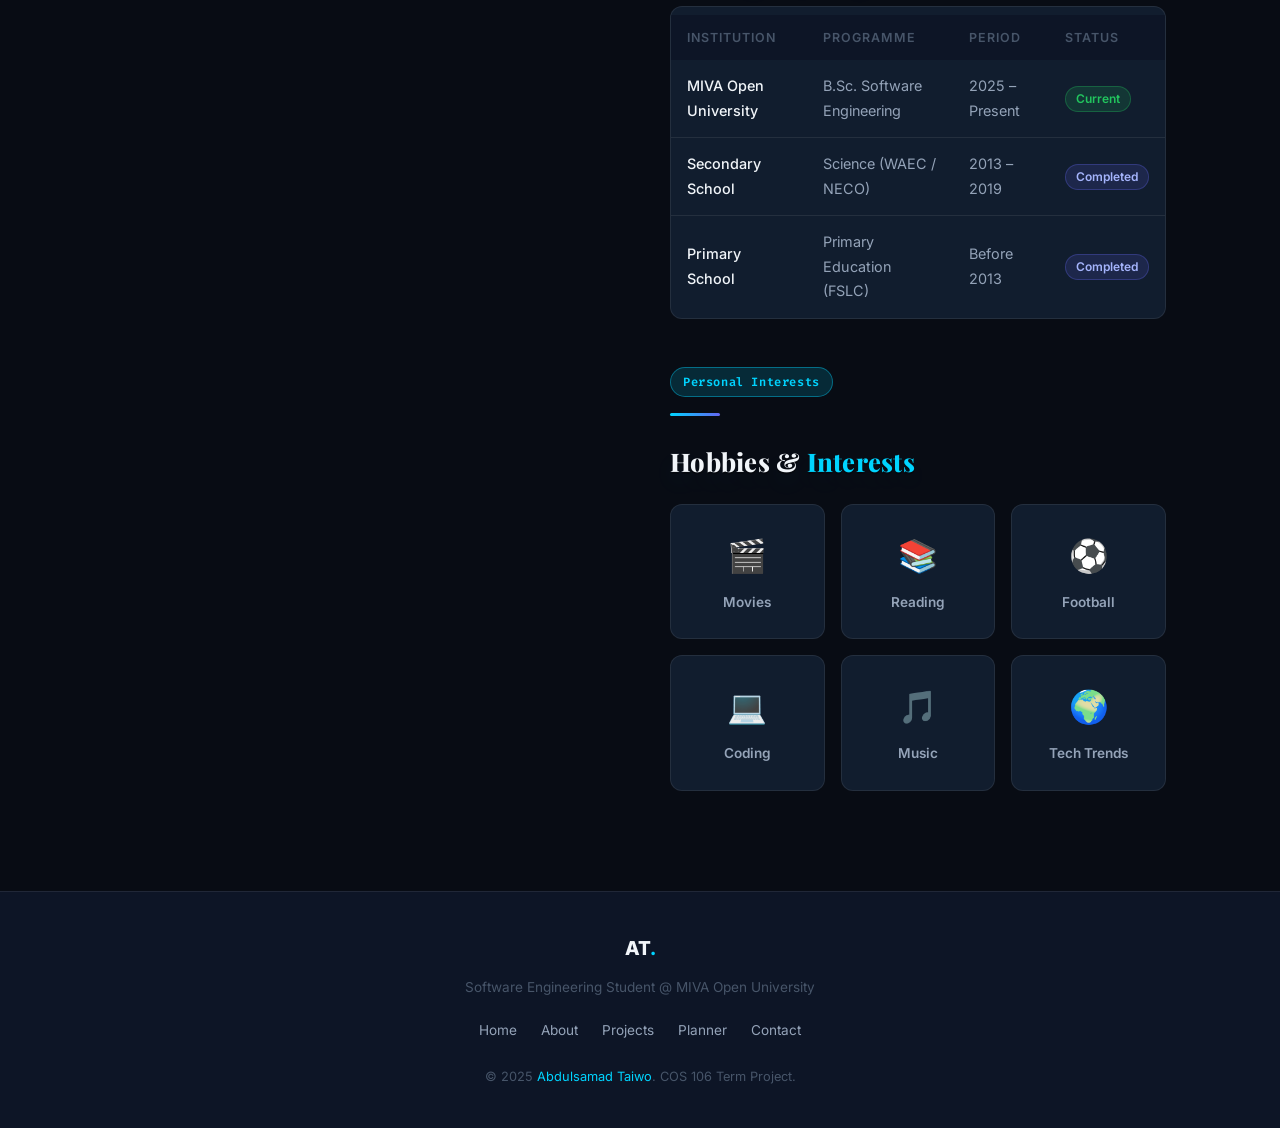
==== commit ada2a38f: "Extend 3D styling to all pages with classic display type - Run the 3D globe on every page banner (Ab" ====
--- a/about.html
+++ b/about.html
@@ -205,6 +205,7 @@
   </footer>
 
   <script src="js/main.js"></script>
+  <script src="js/three-d.js"></script>
   <script>
     // Skills data array – rendered dynamically
     const skills = [
--- a/css/style.css
+++ b/css/style.css
@@ -4,7 +4,7 @@
    =================================================== */
 
 /* --- Google Fonts Import --- */
-@import url('https://fonts.googleapis.com/css2?family=Inter:wght@300;400;500;600;700;800&family=Fira+Code:wght@400;500&display=swap');
+@import url('https://fonts.googleapis.com/css2?family=Inter:wght@300;400;500;600;700;800&family=Fira+Code:wght@400;500&family=Playfair+Display:wght@600;700;800&display=swap');
 
 /* ===================================================
    CSS CUSTOM PROPERTIES (Design Tokens)
@@ -1325,3 +1325,60 @@
 @media (max-width: 400px) {
   .hobbies-grid { grid-template-columns: 1fr 1fr; }
 }
+
+/* ===================================================
+   3D EFFECTS
+   =================================================== */
+
+/* Hero: 3D globe canvas sits behind the content */
+.hero-3d-canvas {
+  position: absolute;
+  top: 0;
+  left: 0;
+  z-index: 0;
+  pointer-events: none;
+}
+
+.hero > :not(.hero-3d-canvas) {
+  position: relative;
+  z-index: 1;
+}
+
+@media (max-width: 900px) {
+  .hero-3d-canvas { opacity: 0.3; }
+}
+
+/* Page heroes (About, Projects, Planner, Contact) get the same globe */
+.page-hero { position: relative; overflow: hidden; }
+.page-hero > :not(.hero-3d-canvas) { position: relative; z-index: 1; }
+.page-hero .hero-3d-canvas { opacity: 0.4; }
+
+/* Classic display type for headings, with a light 3D text depth */
+h1, h2, h3, .section-title, .page-hero h1, .hero-name {
+  font-family: 'Playfair Display', Georgia, serif;
+  letter-spacing: 0.01em;
+  text-shadow: 0 2px 0 rgba(0,0,0,0.35), 0 10px 24px rgba(0,212,255,0.08);
+}
+
+/* Cards: layered 3D shadow for depth */
+.project-card,
+.skills-preview .skill-badge {
+  box-shadow: 0 18px 40px -12px rgba(0,0,0,0.6), 0 2px 0 rgba(255,255,255,0.03) inset;
+}
+
+/* Project cards: tilt in 3D on pointer movement */
+.project-card {
+  transform-style: preserve-3d;
+  will-change: transform;
+}
+
+.project-card.is-tilting {
+  transition: transform 0.12s ease-out, border-color var(--transition), box-shadow var(--transition);
+}
+
+@media (prefers-reduced-motion: reduce) {
+  .project-card,
+  .project-card.is-tilting {
+    transition: none;
+  }
+}
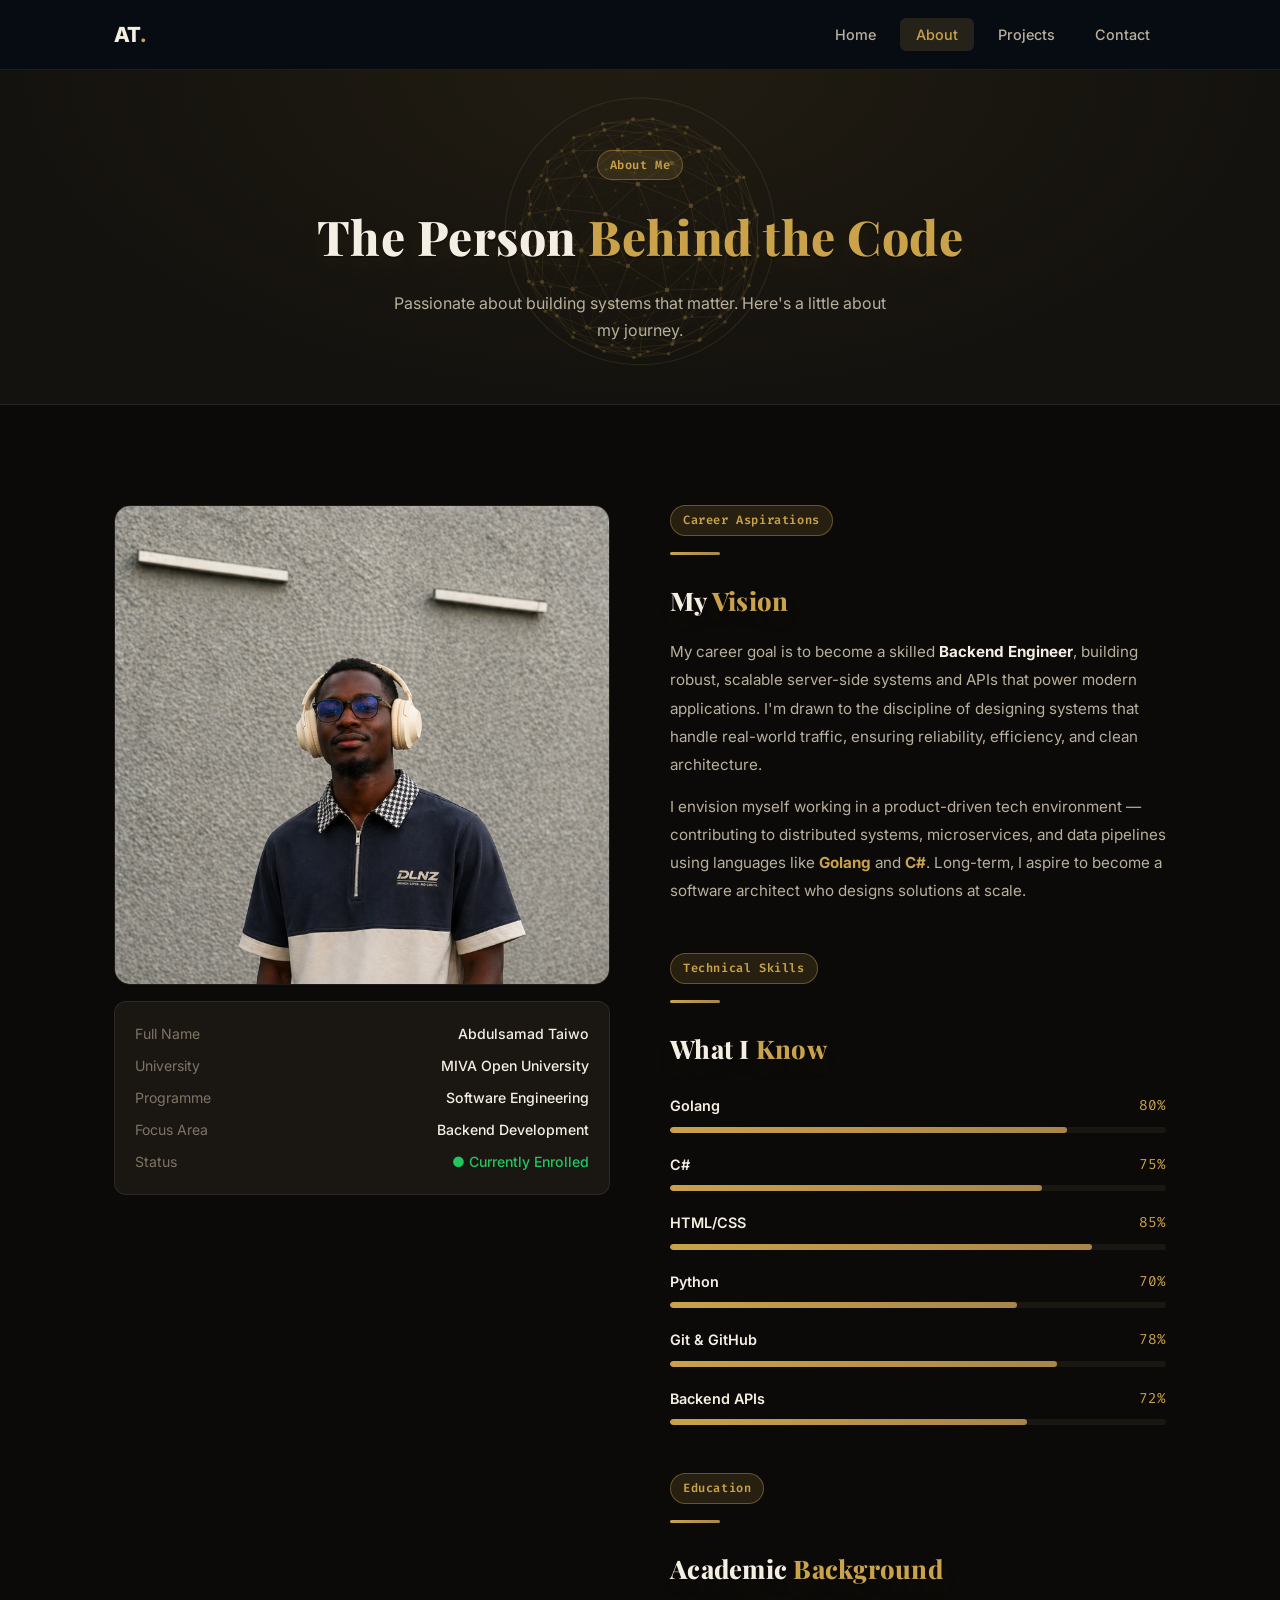
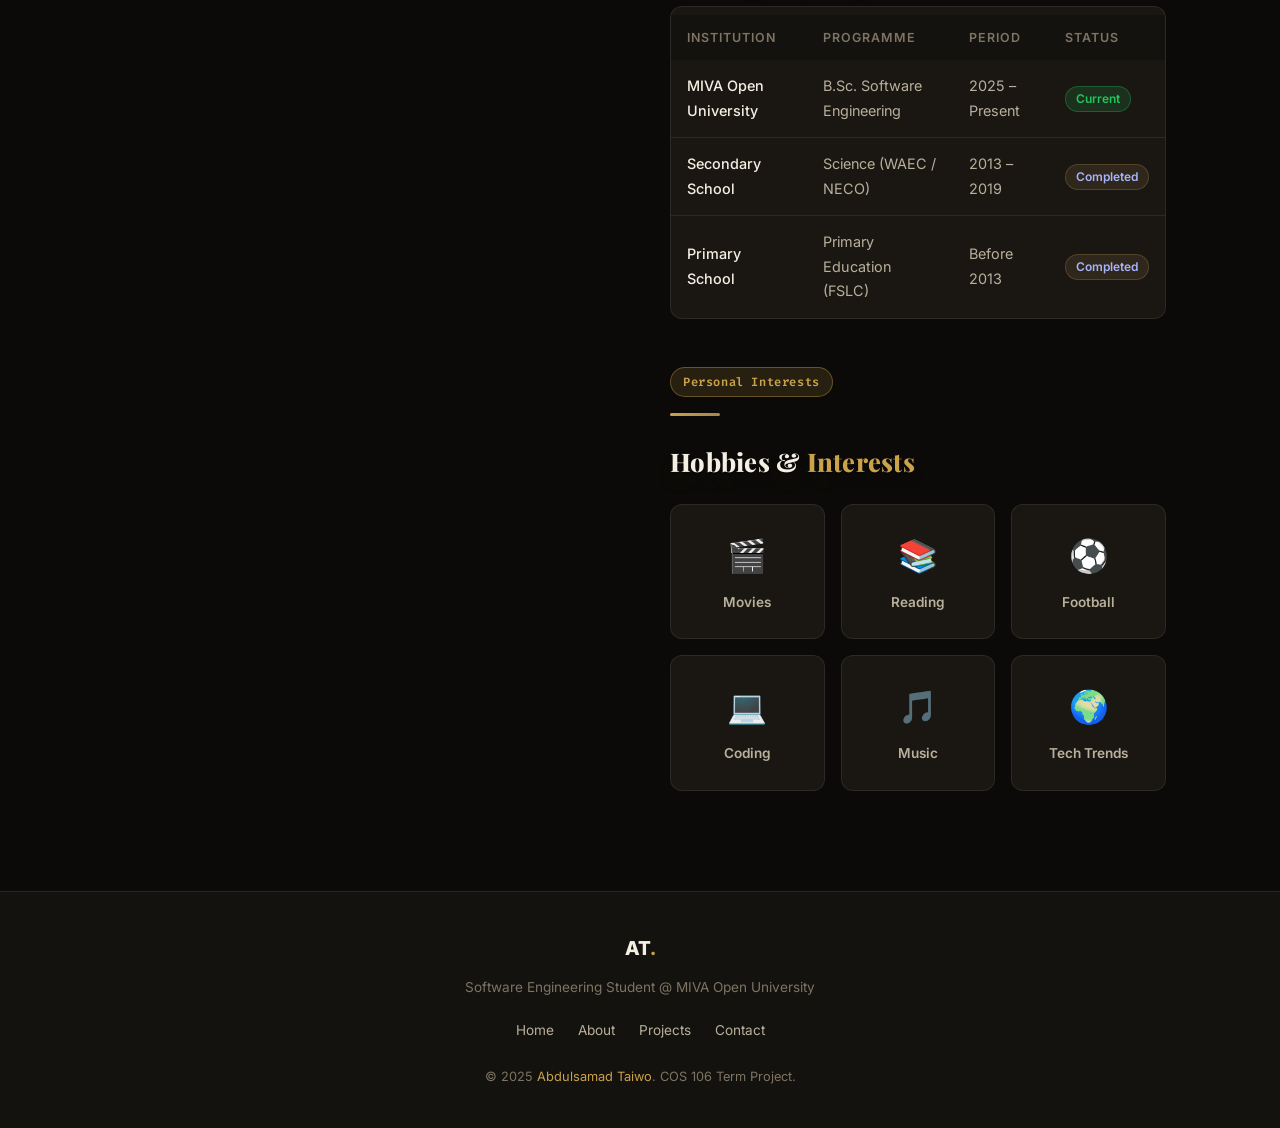
==== commit 8e7de13b: "Restyle to a classic gold palette and tidy portfolio content - Switch the cyan and indigo accents to" ====
--- a/about.html
+++ b/about.html
@@ -17,7 +17,6 @@
         <li><a href="index.html">Home</a></li>
         <li><a href="about.html" class="active">About</a></li>
         <li><a href="projects.html">Projects</a></li>
-        <li><a href="planner.html">Planner</a></li>
         <li><a href="contact.html">Contact</a></li>
       </ul>
       <div class="nav-hamburger" id="hamburger" role="button" aria-label="Toggle menu" tabindex="0">
@@ -133,13 +132,13 @@
                       <td>Secondary School</td>
                       <td>Science (WAEC / NECO)</td>
                       <td>2013 – 2019</td>
-                      <td><span class="badge" style="background:rgba(99,102,241,0.15); color:#a5b4fc; border:1px solid rgba(99,102,241,0.3);">Completed</span></td>
+                      <td><span class="badge" style="background:rgba(168,134,74,0.15); color:#a5b4fc; border:1px solid rgba(168,134,74,0.3);">Completed</span></td>
                     </tr>
                     <tr>
                       <td>Primary School</td>
                       <td>Primary Education (FSLC)</td>
                       <td>Before 2013</td>
-                      <td><span class="badge" style="background:rgba(99,102,241,0.15); color:#a5b4fc; border:1px solid rgba(99,102,241,0.3);">Completed</span></td>
+                      <td><span class="badge" style="background:rgba(168,134,74,0.15); color:#a5b4fc; border:1px solid rgba(168,134,74,0.3);">Completed</span></td>
                     </tr>
                   </tbody>
                 </table>
@@ -197,7 +196,6 @@
         <a href="index.html">Home</a>
         <a href="about.html">About</a>
         <a href="projects.html">Projects</a>
-        <a href="planner.html">Planner</a>
         <a href="contact.html">Contact</a>
       </nav>
       <p class="footer-copy">&copy; 2025 <span>Abdulsamad Taiwo</span>. COS 106 Term Project.</p>
--- a/css/style.css
+++ b/css/style.css
@@ -11,29 +11,29 @@
    =================================================== */
 :root {
   /* Background Colours */
-  --bg-primary:    #080c14;
-  --bg-secondary:  #0d1526;
-  --bg-card:       #111d2e;
-  --bg-card-hover: #162338;
-  --bg-input:      #0d1526;
+  --bg-primary:    #0b0a08;
+  --bg-secondary:  #14120e;
+  --bg-card:       #1a1713;
+  --bg-card-hover: #221e18;
+  --bg-input:      #14120e;
 
   /* Accent Colours */
-  --accent:        #00d4ff;
-  --accent-dim:    rgba(0, 212, 255, 0.15);
-  --accent-2:      #6366f1;
-  --accent-2-dim:  rgba(99, 102, 241, 0.15);
+  --accent:        #c9a24a;
+  --accent-dim:    rgba(201, 162, 74, 0.15);
+  --accent-2:      #a8864a;
+  --accent-2-dim:  rgba(168, 134, 74, 0.15);
   --success:       #22c55e;
   --danger:        #ef4444;
   --warning:       #f59e0b;
 
   /* Text Colours */
-  --text-primary:   #f1f5f9;
-  --text-secondary: #94a3b8;
-  --text-muted:     #475569;
+  --text-primary:   #f5efe3;
+  --text-secondary: #b9b09c;
+  --text-muted:     #7d7463;
 
   /* Border */
   --border:         rgba(255,255,255,0.08);
-  --border-accent:  rgba(0, 212, 255, 0.4);
+  --border-accent:  rgba(201, 162, 74, 0.4);
 
   /* Typography */
   --font-main:  'Inter', sans-serif;
@@ -48,8 +48,8 @@
 
   /* Shadows */
   --shadow-card:   0 4px 24px rgba(0,0,0,0.4);
-  --shadow-accent: 0 0 30px rgba(0, 212, 255, 0.2);
-  --glow:          0 0 20px rgba(0, 212, 255, 0.5);
+  --shadow-accent: 0 0 30px rgba(201, 162, 74, 0.2);
+  --glow:          0 0 20px rgba(201, 162, 74, 0.5);
 }
 
 /* ===================================================
@@ -134,7 +134,7 @@
 .tag.purple {
   background: var(--accent-2-dim);
   color: #a5b4fc;
-  border-color: rgba(99,102,241,0.4);
+  border-color: rgba(168,134,74,0.4);
 }
 
 .btn {
@@ -152,12 +152,12 @@
 .btn-primary {
   background: linear-gradient(135deg, var(--accent), var(--accent-2));
   color: #fff;
-  box-shadow: 0 4px 20px rgba(0,212,255,0.3);
+  box-shadow: 0 4px 20px rgba(201,162,74,0.3);
 }
 
 .btn-primary:hover {
   transform: translateY(-2px);
-  box-shadow: 0 8px 30px rgba(0,212,255,0.45);
+  box-shadow: 0 8px 30px rgba(201,162,74,0.45);
 }
 
 .btn-outline {
@@ -285,7 +285,7 @@
   right: -200px;
   width: 600px;
   height: 600px;
-  background: radial-gradient(circle, rgba(0,212,255,0.08) 0%, transparent 70%);
+  background: radial-gradient(circle, rgba(201,162,74,0.08) 0%, transparent 70%);
   pointer-events: none;
 }
 
@@ -296,7 +296,7 @@
   left: -100px;
   width: 500px;
   height: 500px;
-  background: radial-gradient(circle, rgba(99,102,241,0.07) 0%, transparent 70%);
+  background: radial-gradient(circle, rgba(168,134,74,0.07) 0%, transparent 70%);
   pointer-events: none;
 }
 
@@ -401,7 +401,7 @@
   position: absolute;
   inset: 8px;
   border-radius: 50%;
-  border: 1px solid rgba(0,212,255,0.2);
+  border: 1px solid rgba(201,162,74,0.2);
   z-index: 2;
   pointer-events: none;
 }
@@ -489,7 +489,7 @@
   content: '';
   position: absolute;
   top: 0; left: 0; right: 0; bottom: 0;
-  background: radial-gradient(ellipse at 50% 0%, rgba(0,212,255,0.07) 0%, transparent 70%);
+  background: radial-gradient(ellipse at 50% 0%, rgba(201,162,74,0.07) 0%, transparent 70%);
   pointer-events: none;
 }
 
@@ -801,7 +801,7 @@
 .form-group select:focus,
 .form-group textarea:focus {
   border-color: var(--accent);
-  box-shadow: 0 0 0 3px rgba(0,212,255,0.1);
+  box-shadow: 0 0 0 3px rgba(201,162,74,0.1);
 }
 
 .form-group select { appearance: none; cursor: pointer; }
@@ -834,7 +834,7 @@
 
 .btn-add-task:hover {
   transform: translateY(-2px);
-  box-shadow: 0 8px 24px rgba(0,212,255,0.3);
+  box-shadow: 0 8px 24px rgba(201,162,74,0.3);
 }
 
 /* Task Filters */
@@ -1087,7 +1087,7 @@
 
 .submit-btn:hover {
   transform: translateY(-2px);
-  box-shadow: 0 8px 28px rgba(0,212,255,0.3);
+  box-shadow: 0 8px 28px rgba(201,162,74,0.3);
 }
 
 .form-success {
@@ -1215,8 +1215,8 @@
 }
 
 @keyframes pulse-glow {
-  0%, 100% { box-shadow: 0 0 0 0 rgba(0,212,255,0.4); }
-  50%       { box-shadow: 0 0 0 12px rgba(0,212,255,0); }
+  0%, 100% { box-shadow: 0 0 0 0 rgba(201,162,74,0.4); }
+  50%       { box-shadow: 0 0 0 12px rgba(201,162,74,0); }
 }
 
 @keyframes blink {
@@ -1357,13 +1357,32 @@
 h1, h2, h3, .section-title, .page-hero h1, .hero-name {
   font-family: 'Playfair Display', Georgia, serif;
   letter-spacing: 0.01em;
-  text-shadow: 0 2px 0 rgba(0,0,0,0.35), 0 10px 24px rgba(0,212,255,0.08);
+  text-shadow: 0 2px 0 rgba(0,0,0,0.35), 0 10px 24px rgba(201,162,74,0.08);
 }
 
 /* Cards: layered 3D shadow for depth */
 .project-card,
 .skills-preview .skill-badge {
   box-shadow: 0 18px 40px -12px rgba(0,0,0,0.6), 0 2px 0 rgba(255,255,255,0.03) inset;
+}
+
+/* Placeholder cover for projects without a screenshot */
+.project-img--placeholder {
+  display: flex;
+  align-items: center;
+  justify-content: center;
+  height: 200px;
+  background:
+    radial-gradient(circle at 30% 20%, rgba(201,162,74,0.35), transparent 55%),
+    radial-gradient(circle at 80% 90%, rgba(168,134,74,0.35), transparent 55%),
+    linear-gradient(135deg, #1a1713, #14120e);
+}
+.project-img--placeholder span {
+  font-family: 'Playfair Display', Georgia, serif;
+  font-size: 1.8rem;
+  font-weight: 800;
+  color: var(--text-primary);
+  text-shadow: 0 4px 0 rgba(0,0,0,0.35), 0 0 24px rgba(201,162,74,0.35);
 }
 
 /* Project cards: tilt in 3D on pointer movement */
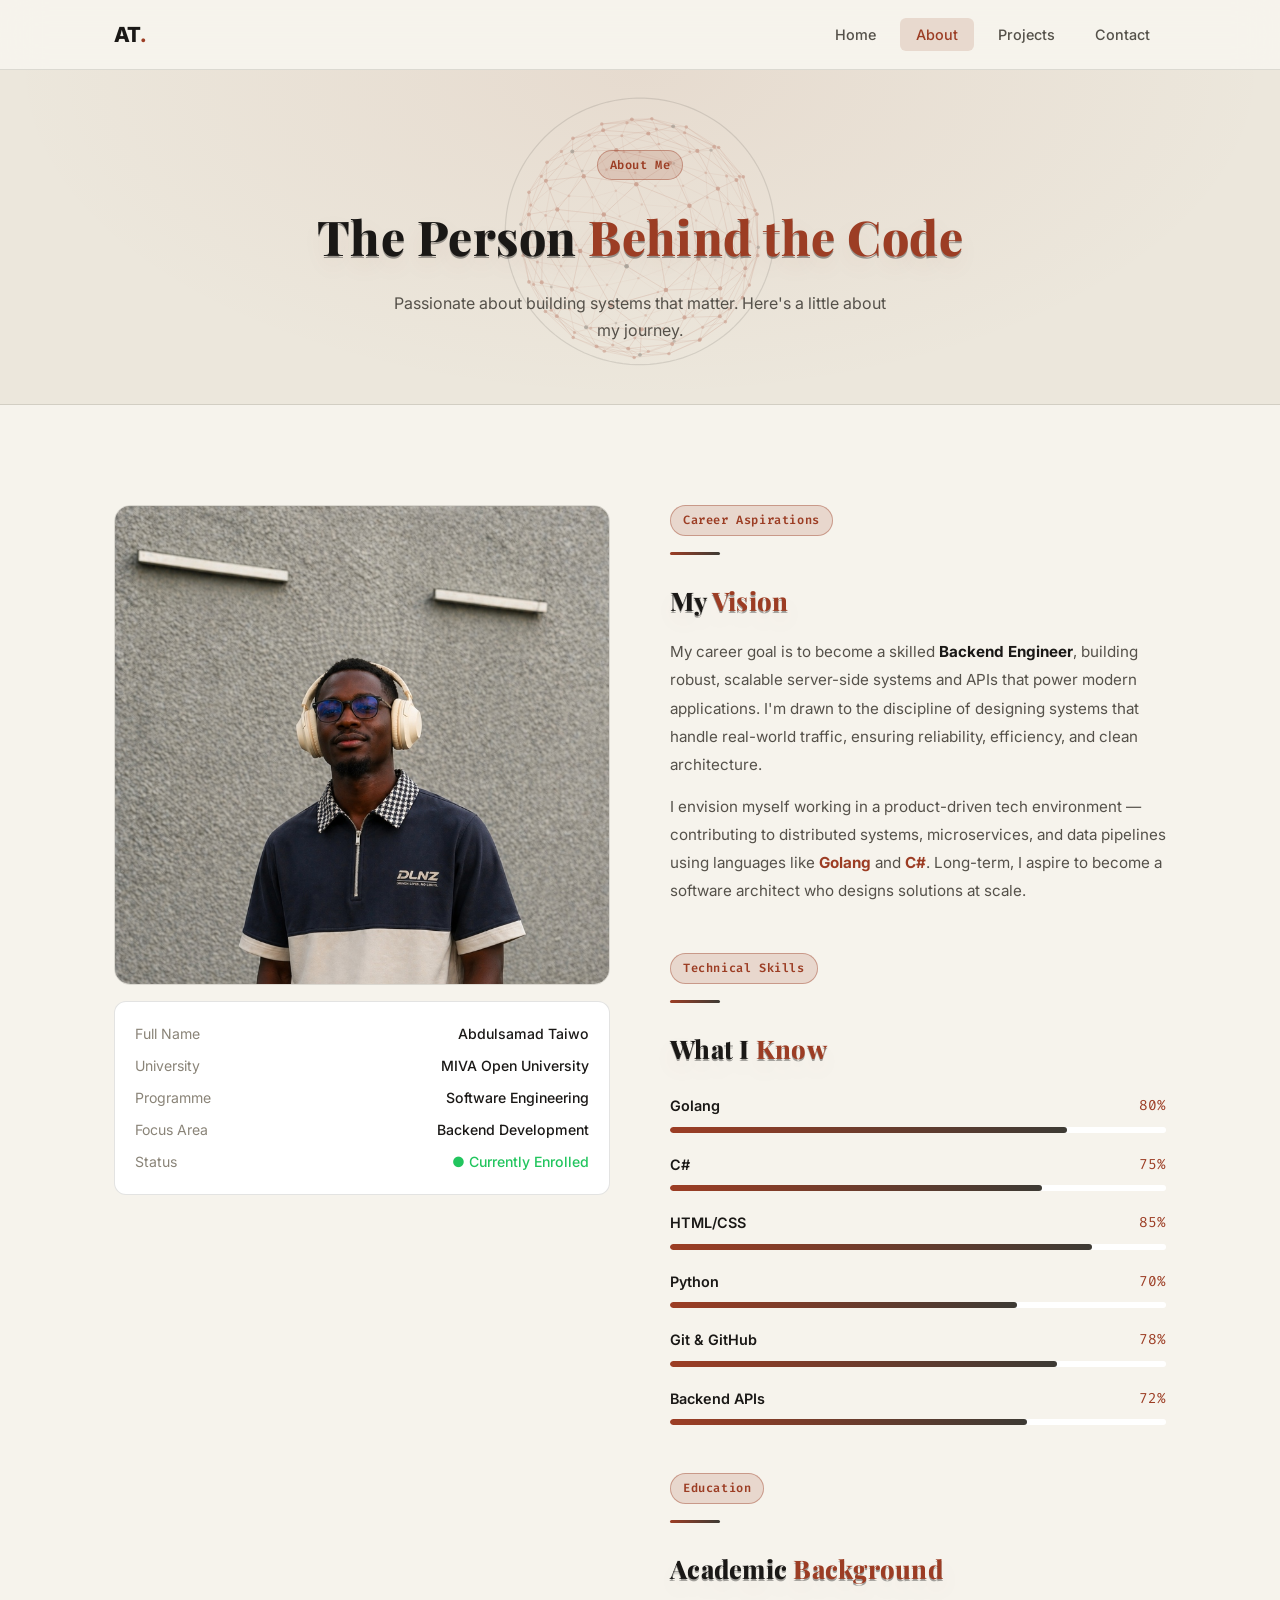
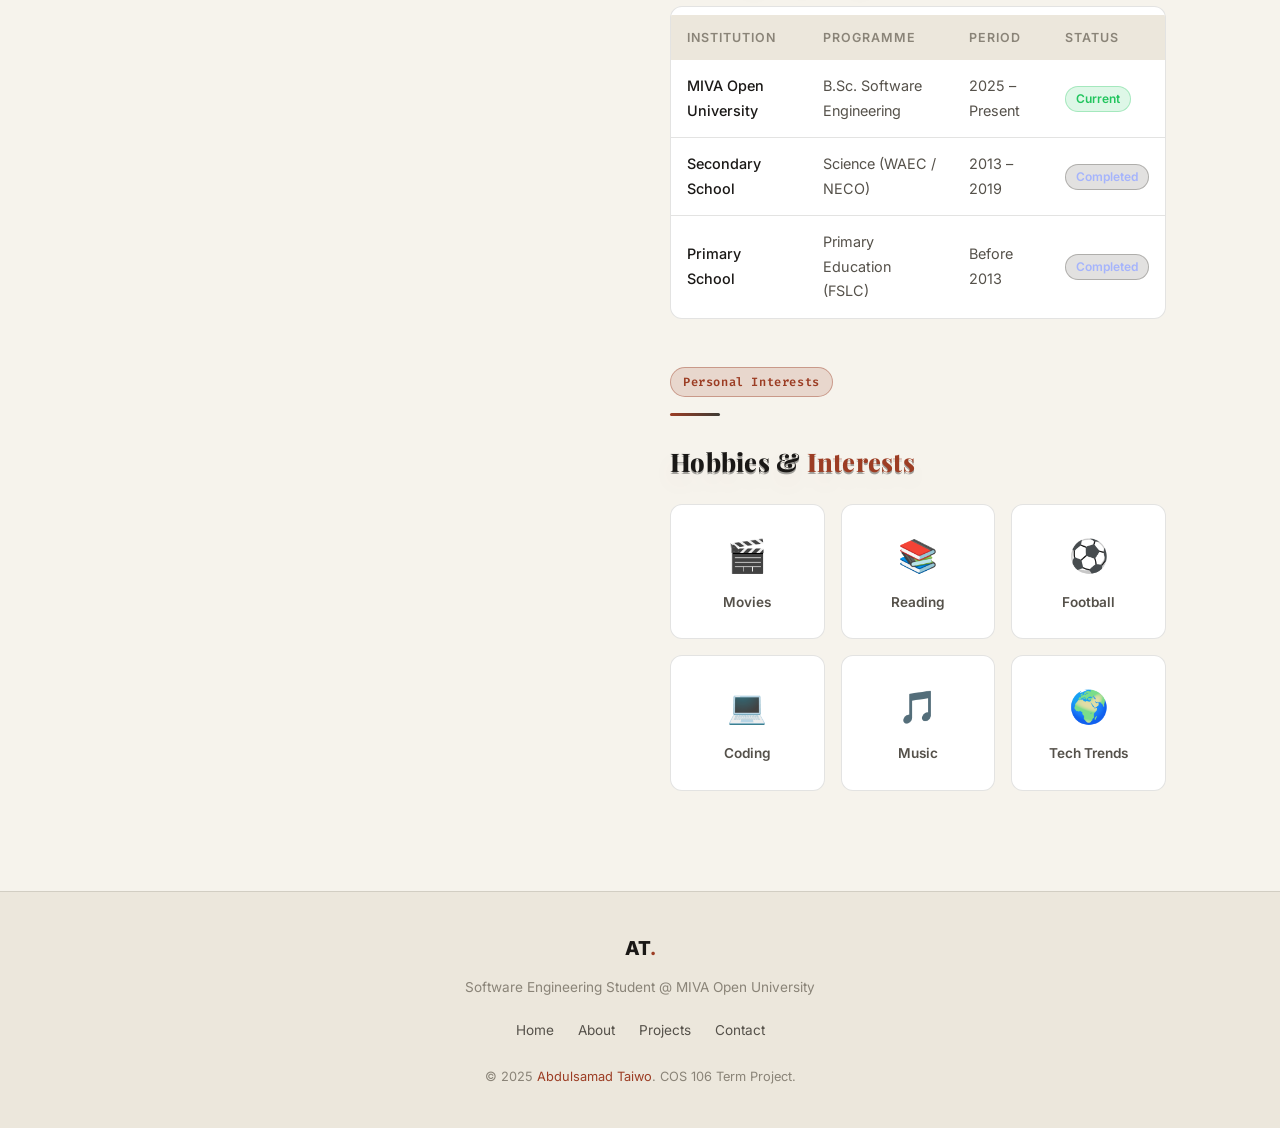
==== commit 7c121315: "Switch to a neutral light palette and add project screenshots - Replace the dark gold theme with a l" ====
--- a/about.html
+++ b/about.html
@@ -132,13 +132,13 @@
                       <td>Secondary School</td>
                       <td>Science (WAEC / NECO)</td>
                       <td>2013 – 2019</td>
-                      <td><span class="badge" style="background:rgba(168,134,74,0.15); color:#a5b4fc; border:1px solid rgba(168,134,74,0.3);">Completed</span></td>
+                      <td><span class="badge" style="background:rgba(61,58,52,0.15); color:#a5b4fc; border:1px solid rgba(61,58,52,0.3);">Completed</span></td>
                     </tr>
                     <tr>
                       <td>Primary School</td>
                       <td>Primary Education (FSLC)</td>
                       <td>Before 2013</td>
-                      <td><span class="badge" style="background:rgba(168,134,74,0.15); color:#a5b4fc; border:1px solid rgba(168,134,74,0.3);">Completed</span></td>
+                      <td><span class="badge" style="background:rgba(61,58,52,0.15); color:#a5b4fc; border:1px solid rgba(61,58,52,0.3);">Completed</span></td>
                     </tr>
                   </tbody>
                 </table>
--- a/css/style.css
+++ b/css/style.css
@@ -11,29 +11,29 @@
    =================================================== */
 :root {
   /* Background Colours */
-  --bg-primary:    #0b0a08;
-  --bg-secondary:  #14120e;
-  --bg-card:       #1a1713;
-  --bg-card-hover: #221e18;
-  --bg-input:      #14120e;
+  --bg-primary:    #f6f3ec;
+  --bg-secondary:  #ece7dc;
+  --bg-card:       #ffffff;
+  --bg-card-hover: #f3efe6;
+  --bg-input:      #ece7dc;
 
   /* Accent Colours */
-  --accent:        #c9a24a;
-  --accent-dim:    rgba(201, 162, 74, 0.15);
-  --accent-2:      #a8864a;
-  --accent-2-dim:  rgba(168, 134, 74, 0.15);
+  --accent:        #9c3d24;
+  --accent-dim:    rgba(156, 61, 36, 0.15);
+  --accent-2:      #3d3a34;
+  --accent-2-dim:  rgba(61, 58, 52, 0.15);
   --success:       #22c55e;
   --danger:        #ef4444;
   --warning:       #f59e0b;
 
   /* Text Colours */
-  --text-primary:   #f5efe3;
-  --text-secondary: #b9b09c;
-  --text-muted:     #7d7463;
+  --text-primary:   #1a1816;
+  --text-secondary: #55514a;
+  --text-muted:     #8a8478;
 
   /* Border */
-  --border:         rgba(255,255,255,0.08);
-  --border-accent:  rgba(201, 162, 74, 0.4);
+  --border:         rgba(26,24,22,0.12);
+  --border-accent:  rgba(156, 61, 36, 0.4);
 
   /* Typography */
   --font-main:  'Inter', sans-serif;
@@ -48,8 +48,8 @@
 
   /* Shadows */
   --shadow-card:   0 4px 24px rgba(0,0,0,0.4);
-  --shadow-accent: 0 0 30px rgba(201, 162, 74, 0.2);
-  --glow:          0 0 20px rgba(201, 162, 74, 0.5);
+  --shadow-accent: 0 0 30px rgba(156, 61, 36, 0.2);
+  --glow:          0 0 20px rgba(156, 61, 36, 0.5);
 }
 
 /* ===================================================
@@ -134,7 +134,7 @@
 .tag.purple {
   background: var(--accent-2-dim);
   color: #a5b4fc;
-  border-color: rgba(168,134,74,0.4);
+  border-color: rgba(61,58,52,0.4);
 }
 
 .btn {
@@ -152,12 +152,12 @@
 .btn-primary {
   background: linear-gradient(135deg, var(--accent), var(--accent-2));
   color: #fff;
-  box-shadow: 0 4px 20px rgba(201,162,74,0.3);
+  box-shadow: 0 4px 20px rgba(156,61,36,0.3);
 }
 
 .btn-primary:hover {
   transform: translateY(-2px);
-  box-shadow: 0 8px 30px rgba(201,162,74,0.45);
+  box-shadow: 0 8px 30px rgba(156,61,36,0.45);
 }
 
 .btn-outline {
@@ -180,7 +180,7 @@
   left: 0;
   width: 100%;
   height: var(--nav-height);
-  background: rgba(8, 12, 20, 0.85);
+  background: rgba(246, 243, 236, 0.92);
   backdrop-filter: blur(20px);
   -webkit-backdrop-filter: blur(20px);
   border-bottom: 1px solid var(--border);
@@ -285,7 +285,7 @@
   right: -200px;
   width: 600px;
   height: 600px;
-  background: radial-gradient(circle, rgba(201,162,74,0.08) 0%, transparent 70%);
+  background: radial-gradient(circle, rgba(156,61,36,0.08) 0%, transparent 70%);
   pointer-events: none;
 }
 
@@ -296,7 +296,7 @@
   left: -100px;
   width: 500px;
   height: 500px;
-  background: radial-gradient(circle, rgba(168,134,74,0.07) 0%, transparent 70%);
+  background: radial-gradient(circle, rgba(61,58,52,0.07) 0%, transparent 70%);
   pointer-events: none;
 }
 
@@ -401,7 +401,7 @@
   position: absolute;
   inset: 8px;
   border-radius: 50%;
-  border: 1px solid rgba(201,162,74,0.2);
+  border: 1px solid rgba(156,61,36,0.2);
   z-index: 2;
   pointer-events: none;
 }
@@ -489,7 +489,7 @@
   content: '';
   position: absolute;
   top: 0; left: 0; right: 0; bottom: 0;
-  background: radial-gradient(ellipse at 50% 0%, rgba(201,162,74,0.07) 0%, transparent 70%);
+  background: radial-gradient(ellipse at 50% 0%, rgba(156,61,36,0.07) 0%, transparent 70%);
   pointer-events: none;
 }
 
@@ -801,7 +801,7 @@
 .form-group select:focus,
 .form-group textarea:focus {
   border-color: var(--accent);
-  box-shadow: 0 0 0 3px rgba(201,162,74,0.1);
+  box-shadow: 0 0 0 3px rgba(156,61,36,0.1);
 }
 
 .form-group select { appearance: none; cursor: pointer; }
@@ -834,7 +834,7 @@
 
 .btn-add-task:hover {
   transform: translateY(-2px);
-  box-shadow: 0 8px 24px rgba(201,162,74,0.3);
+  box-shadow: 0 8px 24px rgba(156,61,36,0.3);
 }
 
 /* Task Filters */
@@ -1087,7 +1087,7 @@
 
 .submit-btn:hover {
   transform: translateY(-2px);
-  box-shadow: 0 8px 28px rgba(201,162,74,0.3);
+  box-shadow: 0 8px 28px rgba(156,61,36,0.3);
 }
 
 .form-success {
@@ -1215,8 +1215,8 @@
 }
 
 @keyframes pulse-glow {
-  0%, 100% { box-shadow: 0 0 0 0 rgba(201,162,74,0.4); }
-  50%       { box-shadow: 0 0 0 12px rgba(201,162,74,0); }
+  0%, 100% { box-shadow: 0 0 0 0 rgba(156,61,36,0.4); }
+  50%       { box-shadow: 0 0 0 12px rgba(156,61,36,0); }
 }
 
 @keyframes blink {
@@ -1292,7 +1292,7 @@
     top: var(--nav-height);
     left: 0;
     right: 0;
-    background: rgba(8,12,20,0.97);
+    background: rgba(246,243,236,0.98);
     backdrop-filter: blur(20px);
     flex-direction: column;
     padding: 24px;
@@ -1357,7 +1357,7 @@
 h1, h2, h3, .section-title, .page-hero h1, .hero-name {
   font-family: 'Playfair Display', Georgia, serif;
   letter-spacing: 0.01em;
-  text-shadow: 0 2px 0 rgba(0,0,0,0.35), 0 10px 24px rgba(201,162,74,0.08);
+  text-shadow: 0 2px 0 rgba(0,0,0,0.35), 0 10px 24px rgba(156,61,36,0.08);
 }
 
 /* Cards: layered 3D shadow for depth */
@@ -1373,16 +1373,16 @@
   justify-content: center;
   height: 200px;
   background:
-    radial-gradient(circle at 30% 20%, rgba(201,162,74,0.35), transparent 55%),
-    radial-gradient(circle at 80% 90%, rgba(168,134,74,0.35), transparent 55%),
-    linear-gradient(135deg, #1a1713, #14120e);
+    radial-gradient(circle at 30% 20%, rgba(156,61,36,0.35), transparent 55%),
+    radial-gradient(circle at 80% 90%, rgba(61,58,52,0.35), transparent 55%),
+    linear-gradient(135deg, #ffffff, #ece7dc);
 }
 .project-img--placeholder span {
   font-family: 'Playfair Display', Georgia, serif;
   font-size: 1.8rem;
   font-weight: 800;
   color: var(--text-primary);
-  text-shadow: 0 4px 0 rgba(0,0,0,0.35), 0 0 24px rgba(201,162,74,0.35);
+  text-shadow: 0 4px 0 rgba(0,0,0,0.35), 0 0 24px rgba(156,61,36,0.35);
 }
 
 /* Project cards: tilt in 3D on pointer movement */
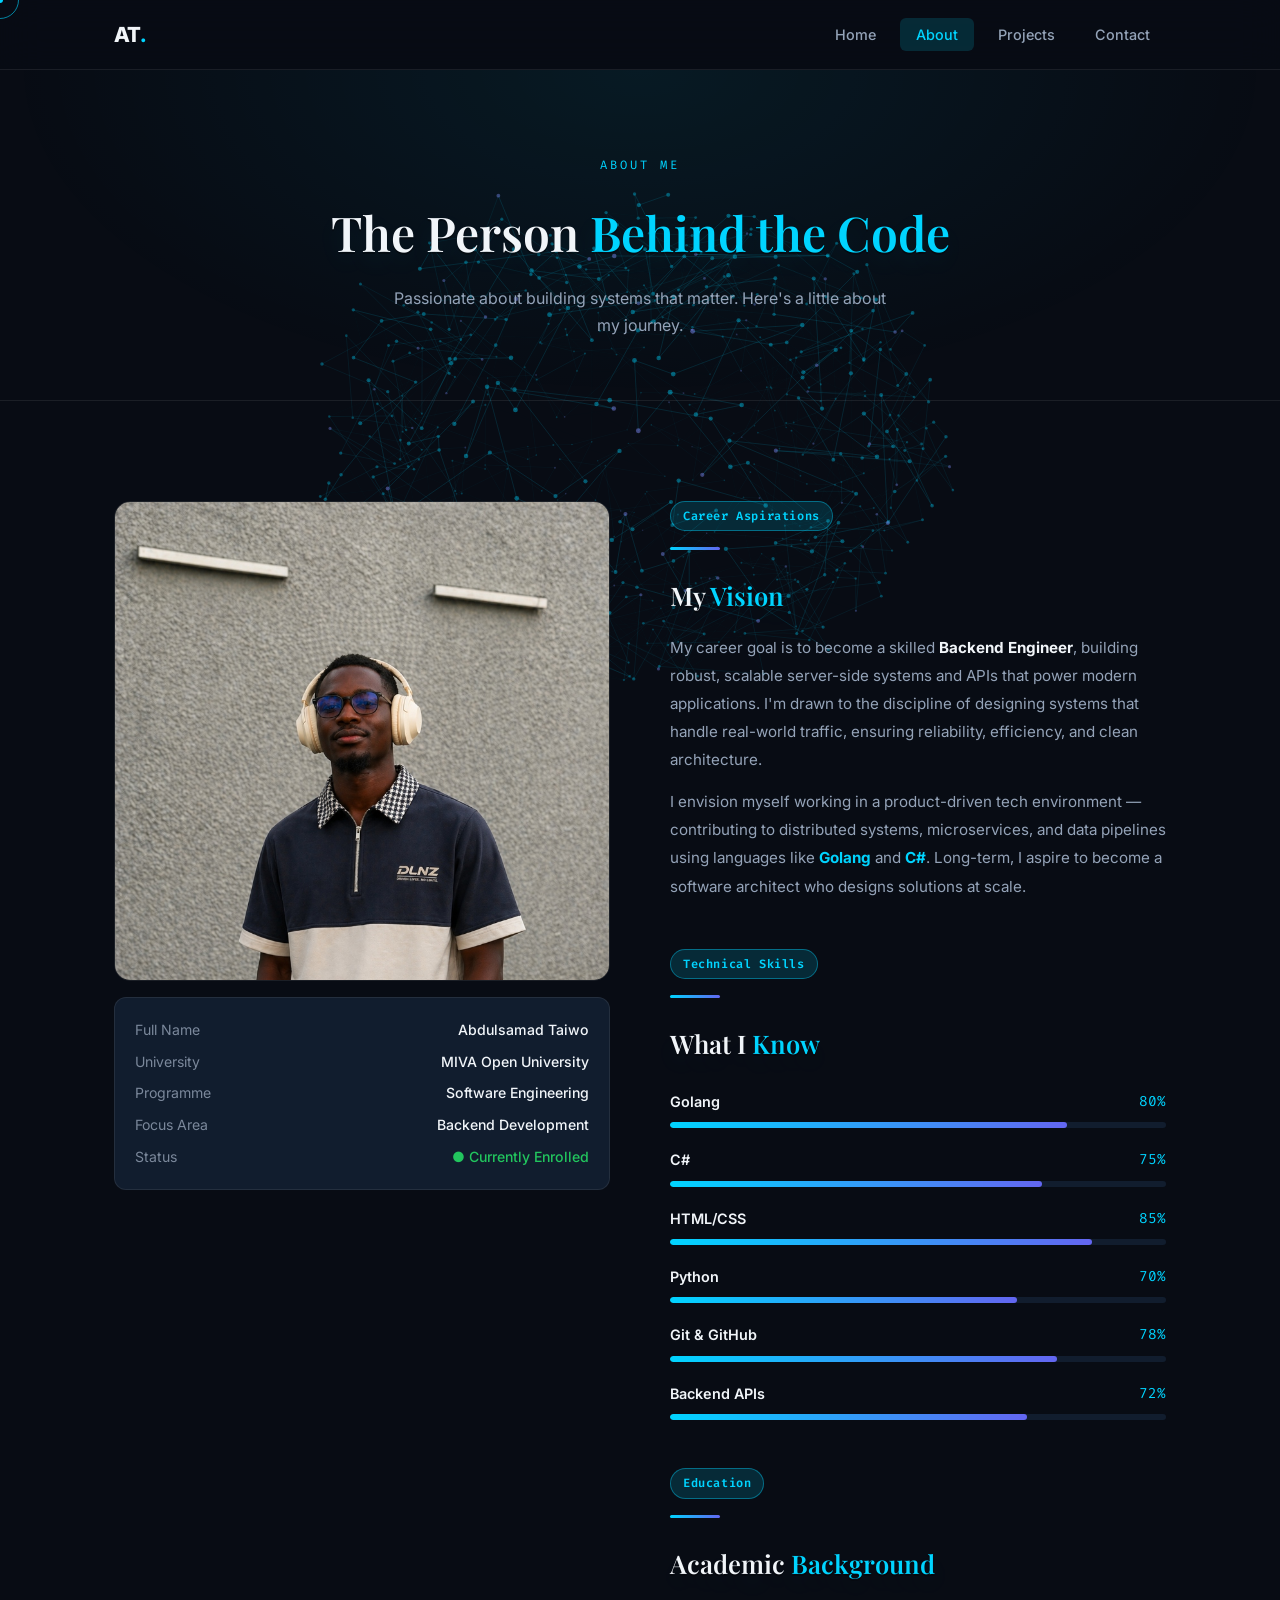
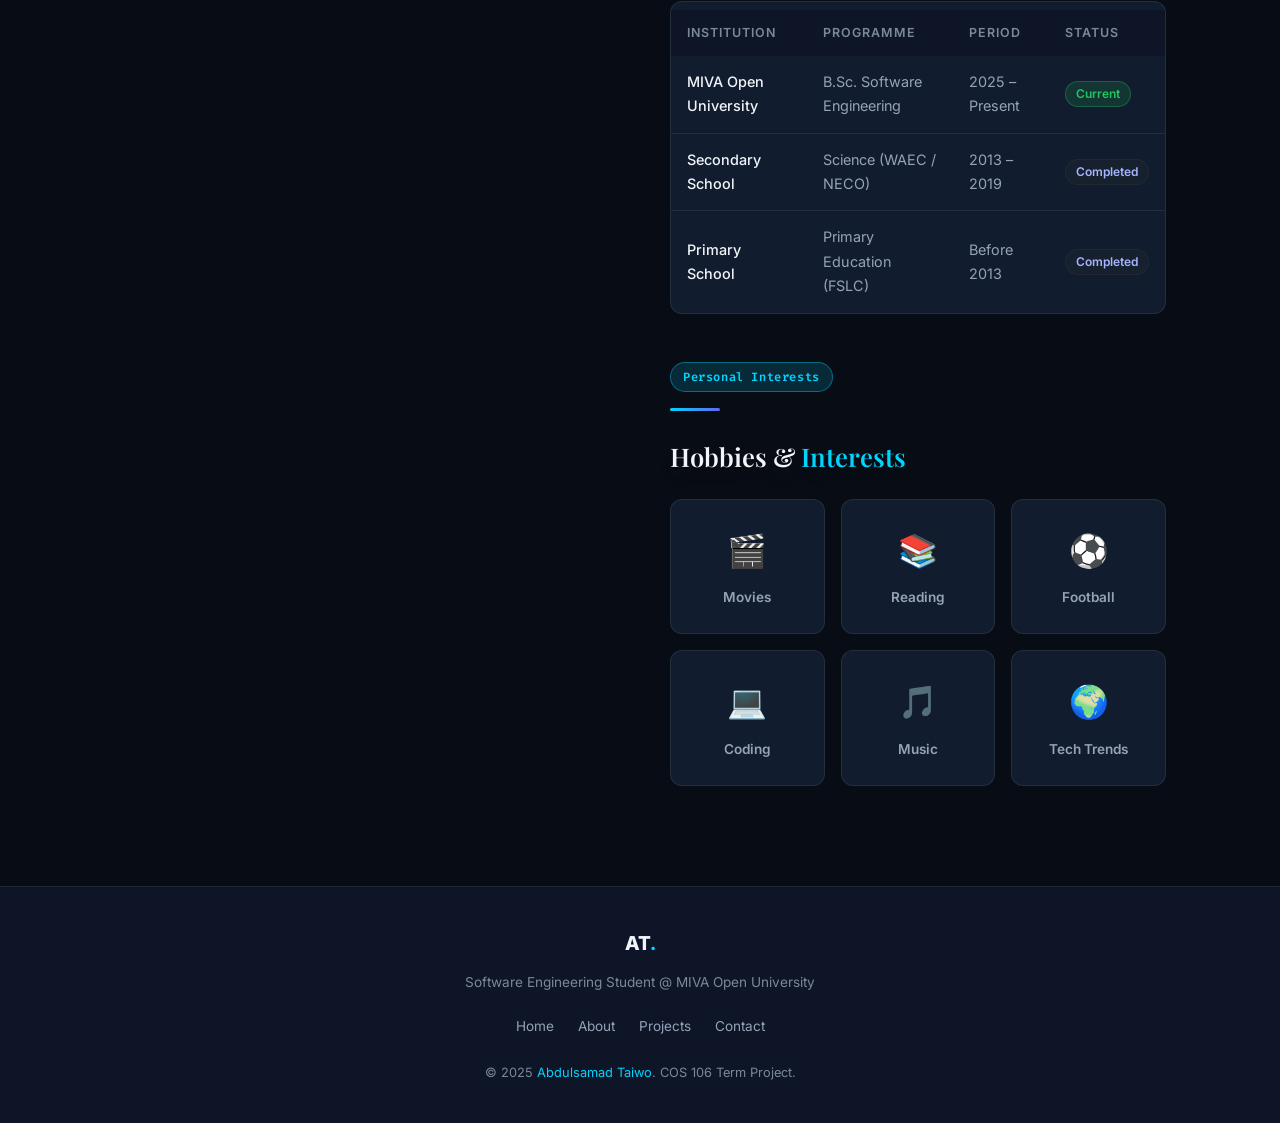
==== commit 4b229c7f: "Polish the whole site after a full audit - Inner pages (About, Projects, Contact) now run the homepa" ====
--- a/about.html
+++ b/about.html
@@ -7,7 +7,7 @@
   <meta name="description" content="Learn about Abdulsamad Taiwo's educational background, career aspirations, technical skills, and hobbies." />
   <link rel="stylesheet" href="css/style.css" />
 </head>
-<body>
+<body class="story story--page">
 
   <!-- ===== NAVIGATION ===== -->
   <nav class="navbar" id="navbar">
@@ -28,7 +28,7 @@
   <div class="page-content">
 
     <!-- ===== PAGE HERO ===== -->
-    <section class="page-hero">
+    <section class="page-hero" id="top" data-chapter="Intro" data-shape="sphere" data-anchor="0.5" data-alpha="0.6">
       <div class="container">
         <span class="tag page-hero-tag">About Me</span>
         <h1>The Person <span style="color:var(--accent)">Behind the Code</span></h1>
@@ -37,7 +37,7 @@
     </section>
 
     <!-- ===== MAIN ABOUT CONTENT ===== -->
-    <section class="section">
+    <section class="section" id="content" data-chapter="Details" data-shape="helix" data-anchor="0.5" data-alpha="0.22">
       <div class="container">
         <div class="about-grid">
 
@@ -204,6 +204,7 @@
 
   <script src="js/main.js"></script>
   <script src="js/three-d.js"></script>
+  <script src="js/story.js"></script>
   <script>
     // Skills data array – rendered dynamically
     const skills = [
--- a/css/style.css
+++ b/css/style.css
@@ -11,29 +11,29 @@
    =================================================== */
 :root {
   /* Background Colours */
-  --bg-primary:    #f6f3ec;
-  --bg-secondary:  #ece7dc;
-  --bg-card:       #ffffff;
-  --bg-card-hover: #f3efe6;
-  --bg-input:      #ece7dc;
+  --bg-primary:    #080c14;
+  --bg-secondary:  #0d1526;
+  --bg-card:       #111d2e;
+  --bg-card-hover: #162338;
+  --bg-input:      #0d1526;
 
   /* Accent Colours */
-  --accent:        #9c3d24;
-  --accent-dim:    rgba(156, 61, 36, 0.15);
-  --accent-2:      #3d3a34;
-  --accent-2-dim:  rgba(61, 58, 52, 0.15);
+  --accent:        #00d4ff;
+  --accent-dim:    rgba(0, 212, 255, 0.15);
+  --accent-2:      #6366f1;
+  --accent-2-dim:  rgba(99, 102, 241, 0.15);
   --success:       #22c55e;
   --danger:        #ef4444;
   --warning:       #f59e0b;
 
   /* Text Colours */
-  --text-primary:   #1a1816;
-  --text-secondary: #55514a;
-  --text-muted:     #8a8478;
+  --text-primary:   #f1f5f9;
+  --text-secondary: #94a3b8;
+  --text-muted:     #7b889b;
 
   /* Border */
-  --border:         rgba(26,24,22,0.12);
-  --border-accent:  rgba(156, 61, 36, 0.4);
+  --border:         rgba(255,255,255,0.08);
+  --border-accent:  rgba(0, 212, 255, 0.4);
 
   /* Typography */
   --font-main:  'Inter', sans-serif;
@@ -48,8 +48,8 @@
 
   /* Shadows */
   --shadow-card:   0 4px 24px rgba(0,0,0,0.4);
-  --shadow-accent: 0 0 30px rgba(156, 61, 36, 0.2);
-  --glow:          0 0 20px rgba(156, 61, 36, 0.5);
+  --shadow-accent: 0 0 30px rgba(0, 212, 255, 0.2);
+  --glow:          0 0 20px rgba(0, 212, 255, 0.5);
 }
 
 /* ===================================================
@@ -134,7 +134,7 @@
 .tag.purple {
   background: var(--accent-2-dim);
   color: #a5b4fc;
-  border-color: rgba(61,58,52,0.4);
+  border-color: rgba(99,102,241,0.4);
 }
 
 .btn {
@@ -152,12 +152,12 @@
 .btn-primary {
   background: linear-gradient(135deg, var(--accent), var(--accent-2));
   color: #fff;
-  box-shadow: 0 4px 20px rgba(156,61,36,0.3);
+  box-shadow: 0 4px 20px rgba(0,212,255,0.3);
 }
 
 .btn-primary:hover {
   transform: translateY(-2px);
-  box-shadow: 0 8px 30px rgba(156,61,36,0.45);
+  box-shadow: 0 8px 30px rgba(0,212,255,0.45);
 }
 
 .btn-outline {
@@ -180,7 +180,7 @@
   left: 0;
   width: 100%;
   height: var(--nav-height);
-  background: rgba(246, 243, 236, 0.92);
+  background: rgba(8, 12, 20, 0.85);
   backdrop-filter: blur(20px);
   -webkit-backdrop-filter: blur(20px);
   border-bottom: 1px solid var(--border);
@@ -285,7 +285,7 @@
   right: -200px;
   width: 600px;
   height: 600px;
-  background: radial-gradient(circle, rgba(156,61,36,0.08) 0%, transparent 70%);
+  background: radial-gradient(circle, rgba(0,212,255,0.08) 0%, transparent 70%);
   pointer-events: none;
 }
 
@@ -296,7 +296,7 @@
   left: -100px;
   width: 500px;
   height: 500px;
-  background: radial-gradient(circle, rgba(61,58,52,0.07) 0%, transparent 70%);
+  background: radial-gradient(circle, rgba(99,102,241,0.07) 0%, transparent 70%);
   pointer-events: none;
 }
 
@@ -401,7 +401,7 @@
   position: absolute;
   inset: 8px;
   border-radius: 50%;
-  border: 1px solid rgba(156,61,36,0.2);
+  border: 1px solid rgba(0,212,255,0.2);
   z-index: 2;
   pointer-events: none;
 }
@@ -489,7 +489,7 @@
   content: '';
   position: absolute;
   top: 0; left: 0; right: 0; bottom: 0;
-  background: radial-gradient(ellipse at 50% 0%, rgba(156,61,36,0.07) 0%, transparent 70%);
+  background: radial-gradient(ellipse at 50% 0%, rgba(0,212,255,0.07) 0%, transparent 70%);
   pointer-events: none;
 }
 
@@ -801,7 +801,7 @@
 .form-group select:focus,
 .form-group textarea:focus {
   border-color: var(--accent);
-  box-shadow: 0 0 0 3px rgba(156,61,36,0.1);
+  box-shadow: 0 0 0 3px rgba(0,212,255,0.1);
 }
 
 .form-group select { appearance: none; cursor: pointer; }
@@ -834,7 +834,7 @@
 
 .btn-add-task:hover {
   transform: translateY(-2px);
-  box-shadow: 0 8px 24px rgba(156,61,36,0.3);
+  box-shadow: 0 8px 24px rgba(0,212,255,0.3);
 }
 
 /* Task Filters */
@@ -1087,7 +1087,7 @@
 
 .submit-btn:hover {
   transform: translateY(-2px);
-  box-shadow: 0 8px 28px rgba(156,61,36,0.3);
+  box-shadow: 0 8px 28px rgba(0,212,255,0.3);
 }
 
 .form-success {
@@ -1215,8 +1215,8 @@
 }
 
 @keyframes pulse-glow {
-  0%, 100% { box-shadow: 0 0 0 0 rgba(156,61,36,0.4); }
-  50%       { box-shadow: 0 0 0 12px rgba(156,61,36,0); }
+  0%, 100% { box-shadow: 0 0 0 0 rgba(0,212,255,0.4); }
+  50%       { box-shadow: 0 0 0 12px rgba(0,212,255,0); }
 }
 
 @keyframes blink {
@@ -1292,7 +1292,7 @@
     top: var(--nav-height);
     left: 0;
     right: 0;
-    background: rgba(246,243,236,0.98);
+    background: rgba(8,12,20,0.97);
     backdrop-filter: blur(20px);
     flex-direction: column;
     padding: 24px;
@@ -1357,7 +1357,7 @@
 h1, h2, h3, .section-title, .page-hero h1, .hero-name {
   font-family: 'Playfair Display', Georgia, serif;
   letter-spacing: 0.01em;
-  text-shadow: 0 2px 0 rgba(0,0,0,0.35), 0 10px 24px rgba(156,61,36,0.08);
+  text-shadow: 0 2px 0 rgba(0,0,0,0.35), 0 10px 24px rgba(0,212,255,0.08);
 }
 
 /* Cards: layered 3D shadow for depth */
@@ -1373,16 +1373,16 @@
   justify-content: center;
   height: 200px;
   background:
-    radial-gradient(circle at 30% 20%, rgba(156,61,36,0.35), transparent 55%),
-    radial-gradient(circle at 80% 90%, rgba(61,58,52,0.35), transparent 55%),
-    linear-gradient(135deg, #ffffff, #ece7dc);
+    radial-gradient(circle at 30% 20%, rgba(0,212,255,0.35), transparent 55%),
+    radial-gradient(circle at 80% 90%, rgba(99,102,241,0.35), transparent 55%),
+    linear-gradient(135deg, #111d2e, #0d1526);
 }
 .project-img--placeholder span {
   font-family: 'Playfair Display', Georgia, serif;
   font-size: 1.8rem;
   font-weight: 800;
   color: var(--text-primary);
-  text-shadow: 0 4px 0 rgba(0,0,0,0.35), 0 0 24px rgba(156,61,36,0.35);
+  text-shadow: 0 4px 0 rgba(0,0,0,0.35), 0 0 24px rgba(0,212,255,0.35);
 }
 
 /* Project cards: tilt in 3D on pointer movement */
@@ -1401,3 +1401,539 @@
     transition: none;
   }
 }
+
+/* ===================================================
+   INTERACTIVE LAYER
+   =================================================== */
+
+/* Cursor spotlight: a soft light follows the pointer across cards and buttons */
+.spotlight { position: relative; isolation: isolate; }
+.spotlight::after {
+  content: '';
+  position: absolute;
+  inset: 0;
+  border-radius: inherit;
+  pointer-events: none;
+  opacity: 0;
+  transition: opacity 0.3s ease;
+  background: radial-gradient(260px circle at var(--mx, 50%) var(--my, 50%), rgba(0,212,255,0.22), transparent 60%);
+  z-index: 2;
+}
+.spotlight:hover::after { opacity: 1; }
+
+/* Scroll parallax: uses the individual translate property so it does not fight existing transforms */
+.hero-photo-ring,
+.project-img {
+  translate: 0 var(--parallax, 0px);
+  transition: translate 0.2s linear;
+}
+
+/* Magnetic buttons: transform is set by JS, so ease it */
+.btn { transition: transform 0.25s cubic-bezier(.2,.8,.2,1), background var(--transition), box-shadow var(--transition); }
+
+/* Custom cursor: a dot and a trailing ring (desktop only) */
+.has-custom-cursor, .has-custom-cursor * { cursor: none !important; }
+.cursor-dot,
+.cursor-ring {
+  position: fixed;
+  top: 0;
+  left: 0;
+  pointer-events: none;
+  z-index: 9999;
+  border-radius: 50%;
+  translate: -50% -50%;
+}
+.cursor-dot {
+  width: 6px;
+  height: 6px;
+  background: var(--accent);
+}
+.cursor-ring {
+  width: 38px;
+  height: 38px;
+  border: 1px solid rgba(0,212,255,0.6);
+  transition: width 0.25s ease, height 0.25s ease, background 0.25s ease, border-color 0.25s ease;
+}
+.cursor-ring.is-hover {
+  width: 64px;
+  height: 64px;
+  background: rgba(0,212,255,0.12);
+  border-color: var(--accent);
+}
+
+/* Click pulse on heroes: a ring that expands from the click point */
+.hero, .page-hero { overflow: hidden; }
+.hero-pulse {
+  position: absolute;
+  width: 20px;
+  height: 20px;
+  margin: -10px 0 0 -10px;
+  border-radius: 50%;
+  border: 1px solid var(--accent);
+  pointer-events: none;
+  z-index: 2;
+  animation: heroPulse 1.1s ease-out forwards;
+}
+@keyframes heroPulse {
+  from { transform: scale(1); opacity: 0.9; }
+  to   { transform: scale(22); opacity: 0; }
+}
+
+/* Touch devices keep the normal cursor */
+@media (pointer: coarse) {
+  .cursor-dot, .cursor-ring { display: none; }
+}
+
+
+/* ===================================================
+   RESPONSIVE LAYOUT
+   =================================================== */
+.split-grid { display: grid; grid-template-columns: 1fr 1fr; gap: 60px; align-items: center; }
+.mini-grid { display: grid; grid-template-columns: 1fr 1fr; gap: 16px; }
+.mini-grid > div { min-width: 0; }
+
+@media (max-width: 900px) {
+  .split-grid { grid-template-columns: 1fr; gap: 40px; }
+}
+@media (max-width: 480px) {
+  .mini-grid { gap: 12px; }
+  .mini-grid > div { padding: 18px !important; }
+}
+
+/* About: let grid items shrink and keep the photo and info rows inside the screen */
+.about-grid > * { min-width: 0; }
+.about-photo-card img { max-width: 100%; height: auto; display: block; }
+@media (max-width: 640px) {
+  .about-info-row { flex-wrap: wrap; gap: 4px 12px; }
+  .about-info-row .value { overflow-wrap: anywhere; text-align: right; }
+}
+
+/* ===================================================
+   STORY HOMEPAGE
+   A fixed 3D scene sits behind the page and morphs per chapter.
+   =================================================== */
+.story-canvas {
+  position: fixed;
+  inset: 0;
+  width: 100%;
+  height: 100%;
+  z-index: 0;
+  pointer-events: none;
+}
+.story .page-content,
+.story .footer { position: relative; z-index: 1; }
+
+/* Scroll progress bar */
+.story-progress {
+  position: fixed;
+  top: 0;
+  left: 0;
+  width: 100%;
+  height: 2px;
+  z-index: 1100;
+  transform-origin: 0 50%;
+  transform: scaleX(var(--p, 0));
+  background: linear-gradient(90deg, var(--accent), var(--accent-2));
+  pointer-events: none;
+}
+
+/* Chapter indicator (wide screens only) */
+.story-nav {
+  position: fixed;
+  right: 26px;
+  top: 50%;
+  transform: translateY(-50%);
+  z-index: 60;
+  display: none;
+  flex-direction: column;
+  gap: 14px;
+}
+.story-nav a {
+  display: flex;
+  align-items: center;
+  justify-content: flex-end;
+  gap: 10px;
+  font-family: var(--font-code);
+  font-size: 0.66rem;
+  letter-spacing: 0.14em;
+  text-transform: uppercase;
+  color: var(--text-muted);
+  transition: color var(--transition);
+}
+.story-nav a span { opacity: 0; transform: translateX(6px); transition: opacity var(--transition), transform var(--transition); }
+.story-nav a i { width: 16px; height: 1px; background: currentColor; transition: width var(--transition); }
+.story-nav a:hover span,
+.story-nav a.active span { opacity: 1; transform: none; }
+.story-nav a:hover,
+.story-nav a.active { color: var(--accent); }
+.story-nav a.active i { width: 36px; }
+@media (min-width: 1280px) { .story-nav { display: flex; } }
+
+/* ---- Hero ---- */
+.s-hero {
+  position: relative;
+  overflow: hidden;
+  min-height: calc(100vh - var(--nav-height));
+  display: flex;
+  align-items: center;
+  padding: 56px 0 96px;
+}
+.s-hero > .container { width: 100%; }
+.s-eyebrow {
+  display: flex;
+  align-items: center;
+  gap: 14px;
+  margin-bottom: 26px;
+  font-family: var(--font-code);
+  font-size: 0.78rem;
+  letter-spacing: 0.28em;
+  text-transform: uppercase;
+  color: var(--accent);
+}
+.s-eyebrow::before { content: ''; width: 48px; height: 1px; background: var(--accent); }
+
+.s-name {
+  margin: 0 0 30px;
+  font-size: clamp(2.6rem, 6.4vw, 5.4rem);
+  font-weight: 600;
+  line-height: 1.05;
+  letter-spacing: 0;
+  text-shadow: none;
+}
+.s-name .line { display: block; overflow: hidden; padding: 0.04em 0 0.1em; }
+.s-name .line--outline { color: var(--accent); }
+.char { display: inline-block; }
+.story-ready .s-name .char {
+  animation: charUp 0.9s cubic-bezier(.2,.8,.2,1) both;
+  animation-delay: calc(var(--i) * 45ms + 120ms);
+}
+@keyframes charUp {
+  from { transform: translateY(110%) rotate(8deg); opacity: 0; }
+  to   { transform: none; opacity: 1; }
+}
+
+.s-hero-foot { max-width: 540px; }
+.s-hero-foot .hero-role { margin-bottom: 14px; }
+.s-bio { color: var(--text-secondary); font-size: 1rem; line-height: 1.8; margin-bottom: 30px; }
+.s-hero-foot .hero-stats { margin-top: 40px; padding-top: 26px; }
+
+.scroll-cue {
+  position: absolute;
+  left: 50%;
+  bottom: 22px;
+  transform: translateX(-50%);
+  display: flex;
+  flex-direction: column;
+  align-items: center;
+  gap: 10px;
+  font-family: var(--font-code);
+  font-size: 0.62rem;
+  letter-spacing: 0.3em;
+  text-transform: uppercase;
+  color: var(--text-muted);
+}
+.scroll-cue::after {
+  content: '';
+  width: 1px;
+  height: 40px;
+  background: linear-gradient(var(--accent), transparent);
+  transform-origin: top;
+  animation: cueDrop 1.9s ease-in-out infinite;
+}
+@keyframes cueDrop {
+  0%   { transform: scaleY(0); opacity: 1; }
+  60%  { transform: scaleY(1); opacity: 1; }
+  100% { transform: scaleY(1); opacity: 0; }
+}
+
+/* ---- Skills marquee ---- */
+.marquee {
+  overflow: hidden;
+  padding: 11px 0;
+  border-top: 1px solid var(--border);
+  border-bottom: 1px solid var(--border);
+  background: rgba(8, 12, 20, 0.6);
+  -webkit-backdrop-filter: blur(6px);
+  backdrop-filter: blur(6px);
+}
+.marquee-track {
+  display: flex;
+  align-items: center;
+  width: max-content;
+  animation: marquee 36s linear infinite;
+}
+.marquee:hover .marquee-track { animation-play-state: paused; }
+.marquee-track span {
+  padding: 0 18px;
+  white-space: nowrap;
+  font-family: var(--font-main);
+  font-size: 0.82rem;
+  font-weight: 500;
+  letter-spacing: 0.18em;
+  text-transform: uppercase;
+  color: var(--text-secondary);
+}
+.marquee-track span.fill { color: var(--text-primary); }
+.marquee-track b { color: var(--accent); font-size: 0.6rem; font-weight: 400; }
+@keyframes marquee { to { transform: translateX(-50%); } }
+
+/* ---- Chapters ---- */
+.chapter { padding: clamp(84px, 12vw, 160px) 0; scroll-margin-top: var(--nav-height); }
+.chapter-label {
+  display: flex;
+  align-items: center;
+  gap: 14px;
+  margin-bottom: 20px;
+  font-family: var(--font-code);
+  font-size: 0.76rem;
+  letter-spacing: 0.24em;
+  text-transform: uppercase;
+  color: var(--accent);
+}
+.chapter-label::after { content: ''; flex: 0 0 64px; height: 1px; background: var(--border-accent); }
+.chapter-label--center { justify-content: center; }
+.chapter-label--center::before { content: ''; flex: 0 0 64px; height: 1px; background: var(--border-accent); }
+.chapter-title {
+  margin-bottom: 28px;
+  font-size: clamp(1.8rem, 3.4vw, 2.8rem);
+  font-weight: 600;
+  line-height: 1.15;
+  letter-spacing: -0.01em;
+}
+.chapter-title em { font-style: normal; color: var(--accent); }
+.lead { margin-bottom: 18px; font-size: clamp(0.98rem, 1.2vw, 1.08rem); line-height: 1.8; color: var(--text-secondary); }
+.lead strong { color: var(--text-primary); }
+.lead--muted { color: var(--text-muted); margin-bottom: 30px; }
+
+/* About: portrait in a 3D frame */
+.about-split {
+  display: grid;
+  grid-template-columns: minmax(0, 0.8fr) minmax(0, 1fr);
+  gap: clamp(40px, 8vw, 120px);
+  align-items: center;
+}
+.portrait-wrap { perspective: 1100px; }
+.portrait {
+  position: relative;
+  max-width: 400px;
+  aspect-ratio: 4 / 5;
+  transform-style: preserve-3d;
+  transform: rotateY(var(--pry, 9deg)) rotateX(var(--prx, 0deg));
+  transition: transform 0.35s ease-out;
+}
+.portrait::before {
+  content: '';
+  position: absolute;
+  inset: 0;
+  border: 1px solid var(--border-accent);
+  border-radius: 18px;
+  transform: translate3d(20px, 20px, -50px);
+}
+.portrait img {
+  position: relative;
+  display: block;
+  width: 100%;
+  height: 100%;
+  object-fit: cover;
+  object-position: top center;
+  border-radius: 18px;
+  box-shadow: 0 40px 80px -30px rgba(0, 0, 0, 0.85);
+}
+.portrait-tag {
+  position: absolute;
+  left: -16px;
+  bottom: 30px;
+  padding: 9px 16px;
+  border: 1px solid var(--border-accent);
+  border-radius: 12px;
+  background: var(--bg-card);
+  font-family: var(--font-code);
+  font-size: 0.72rem;
+  color: var(--accent);
+  transform: translateZ(60px);
+  box-shadow: var(--shadow-card);
+}
+
+/* Stack: big typographic rows */
+.stack-list { max-width: 880px; border-top: 1px solid var(--border); }
+.stack-row {
+  display: grid;
+  grid-template-columns: 150px minmax(0, 1fr);
+  gap: 24px;
+  align-items: baseline;
+  padding: 22px 0;
+  border-bottom: 1px solid var(--border);
+  transition: padding 0.35s ease, background 0.35s ease;
+}
+.stack-row:hover { padding-left: 18px; background: linear-gradient(90deg, var(--accent-dim), transparent 70%); }
+.stack-row dt {
+  font-family: var(--font-code);
+  font-size: 0.72rem;
+  letter-spacing: 0.2em;
+  text-transform: uppercase;
+  color: var(--text-muted);
+}
+.stack-row dd {
+  display: flex;
+  flex-wrap: wrap;
+  gap: 6px 20px;
+  font-family: 'Playfair Display', Georgia, serif;
+  font-size: clamp(1.1rem, 1.9vw, 1.5rem);
+  font-weight: 600;
+  line-height: 1.25;
+}
+.stack-row dd span + span::before { content: '/'; margin-right: 20px; font-weight: 400; color: var(--accent); }
+
+/* Work: alternating rows, frames rotate in 3D with scroll */
+.work-head { margin-bottom: clamp(40px, 7vw, 90px); }
+.work-row {
+  display: grid;
+  grid-template-columns: minmax(0, 1.25fr) minmax(0, 0.75fr);
+  gap: clamp(32px, 6vw, 90px);
+  align-items: center;
+  margin-bottom: clamp(90px, 14vw, 180px);
+}
+.work-row:nth-of-type(even) { grid-template-columns: minmax(0, 0.75fr) minmax(0, 1.25fr); }
+.work-row:nth-of-type(even) .work-media { order: 2; }
+.work-media { perspective: 1400px; }
+.work-frame {
+  display: block;
+  overflow: hidden;
+  border: 1px solid var(--border);
+  border-radius: 14px;
+  background: var(--bg-card);
+  box-shadow: 0 50px 100px -40px rgba(0, 0, 0, 0.9), 0 0 60px -30px rgba(0, 212, 255, 0.35);
+  transform: rotateY(var(--ry, 0deg)) rotateX(var(--rx, 0deg)) scale(var(--sc, 1));
+  transition: transform 0.25s ease-out, border-color 0.4s ease, box-shadow 0.4s ease;
+  will-change: transform;
+}
+.work-frame:hover,
+.work-frame:focus-visible {
+  transform: rotateY(0deg) rotateX(0deg) scale(1.02);
+  border-color: var(--border-accent);
+  box-shadow: 0 50px 100px -40px rgba(0, 0, 0, 0.9), 0 0 80px -20px rgba(0, 212, 255, 0.5);
+}
+.work-chrome {
+  display: flex;
+  align-items: center;
+  gap: 7px;
+  padding: 11px 14px;
+  border-bottom: 1px solid var(--border);
+  background: rgba(255, 255, 255, 0.04);
+  font-family: var(--font-code);
+  font-size: 0.68rem;
+  color: var(--text-muted);
+}
+.work-chrome i { flex: 0 0 9px; height: 9px; border-radius: 50%; background: rgba(255, 255, 255, 0.16); }
+.work-chrome span { margin-left: 10px; overflow: hidden; text-overflow: ellipsis; white-space: nowrap; }
+.work-frame img { display: block; width: 100%; aspect-ratio: 16 / 10; object-fit: cover; object-position: top center; }
+.work-index {
+  display: block;
+  margin-bottom: 10px;
+  font-family: 'Playfair Display', Georgia, serif;
+  font-size: clamp(2.4rem, 4.5vw, 3.6rem);
+  font-weight: 600;
+  line-height: 1;
+  color: transparent;
+  -webkit-text-stroke: 1px rgba(0, 212, 255, 0.5);
+}
+.work-title { margin: 14px 0 12px; font-size: clamp(1.35rem, 2.2vw, 1.8rem); font-weight: 600; line-height: 1.2; }
+.work-info p { margin-bottom: 22px; color: var(--text-secondary); line-height: 1.75; }
+.work-link {
+  display: inline-flex;
+  align-items: center;
+  gap: 10px;
+  padding-bottom: 4px;
+  border-bottom: 1px solid var(--border-accent);
+  font-weight: 600;
+  color: var(--accent);
+}
+.work-link span { transition: transform var(--transition); }
+.work-link:hover span { transform: translate(4px, -4px); }
+.work-more { text-align: center; }
+
+/* Voice */
+.voice-head { text-align: center; }
+.voice-head .chapter-label { justify-content: center; }
+.voice-head .chapter-label::before { content: ''; flex: 0 0 64px; height: 1px; background: var(--border-accent); }
+.voice-card {
+  max-width: 600px;
+  margin: 0 auto;
+  padding: 32px;
+  border: 1px solid var(--border);
+  border-radius: 18px;
+  background: rgba(17, 29, 46, 0.82);
+  -webkit-backdrop-filter: blur(10px);
+  backdrop-filter: blur(10px);
+  text-align: center;
+  box-shadow: var(--shadow-card);
+}
+.voice-card p { margin-bottom: 18px; color: var(--text-secondary); }
+.voice-card audio { width: 100%; accent-color: var(--accent); }
+
+/* Contact call to action */
+.cta { text-align: center; }
+.cta-title {
+  margin-bottom: 40px;
+  font-size: clamp(2.2rem, 5vw, 4rem);
+  font-weight: 600;
+  line-height: 1.12;
+  letter-spacing: 0;
+}
+.cta-title .outline { color: var(--accent); }
+.hero-actions--center { justify-content: center; }
+
+/* ---- Story: smaller screens ---- */
+@media (max-width: 900px) {
+  .s-hero { padding: 40px 0 90px; }
+  .about-split { grid-template-columns: 1fr; }
+  .portrait { max-width: 300px; margin: 0 auto; }
+  .work-row,
+  .work-row:nth-of-type(even) { grid-template-columns: 1fr; gap: 28px; }
+  .work-row:nth-of-type(even) .work-media { order: 0; }
+  .work-index { font-size: 2.4rem; }
+  .stack-row { grid-template-columns: 1fr; gap: 8px; padding: 22px 0; }
+  .stack-row dd span + span::before { margin-right: 14px; }
+  .stack-row dd { gap: 4px 14px; }
+}
+@media (max-width: 480px) {
+  .s-eyebrow { letter-spacing: 0.18em; font-size: 0.7rem; }
+  .s-eyebrow::before { width: 28px; }
+  .s-hero-foot .hero-stats { gap: 22px; }
+  .portrait-tag { left: -8px; }
+  .chapter-label::after,
+  .chapter-label--center::before,
+  .voice-head .chapter-label::before { flex-basis: 32px; }
+}
+@media (max-height: 760px) { .scroll-cue { display: none; } }
+
+@media (prefers-reduced-motion: reduce) {
+  .story-ready .s-name .char,
+  .marquee-track,
+  .scroll-cue::after { animation: none; }
+  .portrait, .work-frame { transform: none; transition: none; }
+}
+
+
+/* ===================================================
+   SITE-WIDE POLISH
+   =================================================== */
+
+/* Inner pages share the homepage's 3D scene and type */
+.story--page .story-nav { display: none; }
+.story .page-hero { background: transparent; }
+.page-hero h1,
+.section-title { font-weight: 600; letter-spacing: 0; }
+.page-hero-tag {
+  padding: 0;
+  border: 0;
+  border-radius: 0;
+  background: none;
+  font-size: 0.76rem;
+  font-weight: 400;
+  letter-spacing: 0.24em;
+  text-transform: uppercase;
+}
+
+/* Dark audio controls to match the page */
+audio { color-scheme: dark; }
